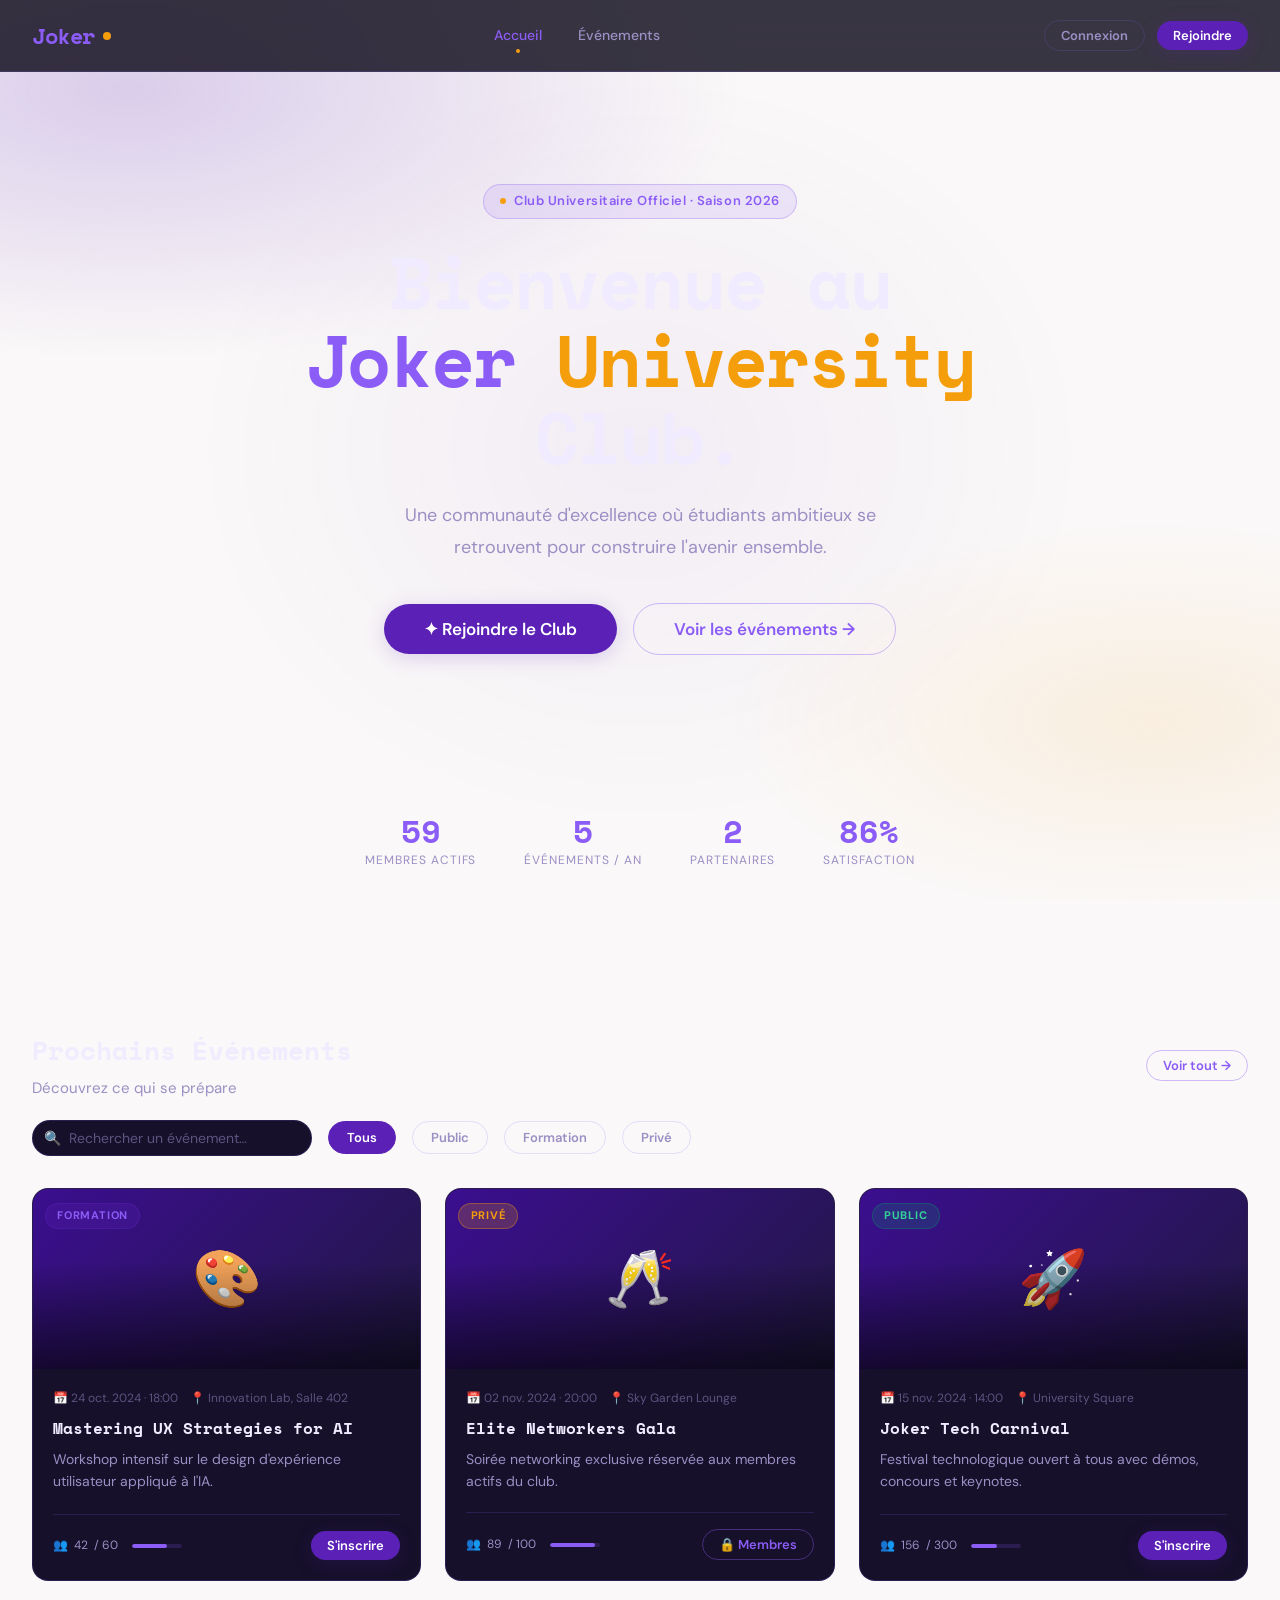
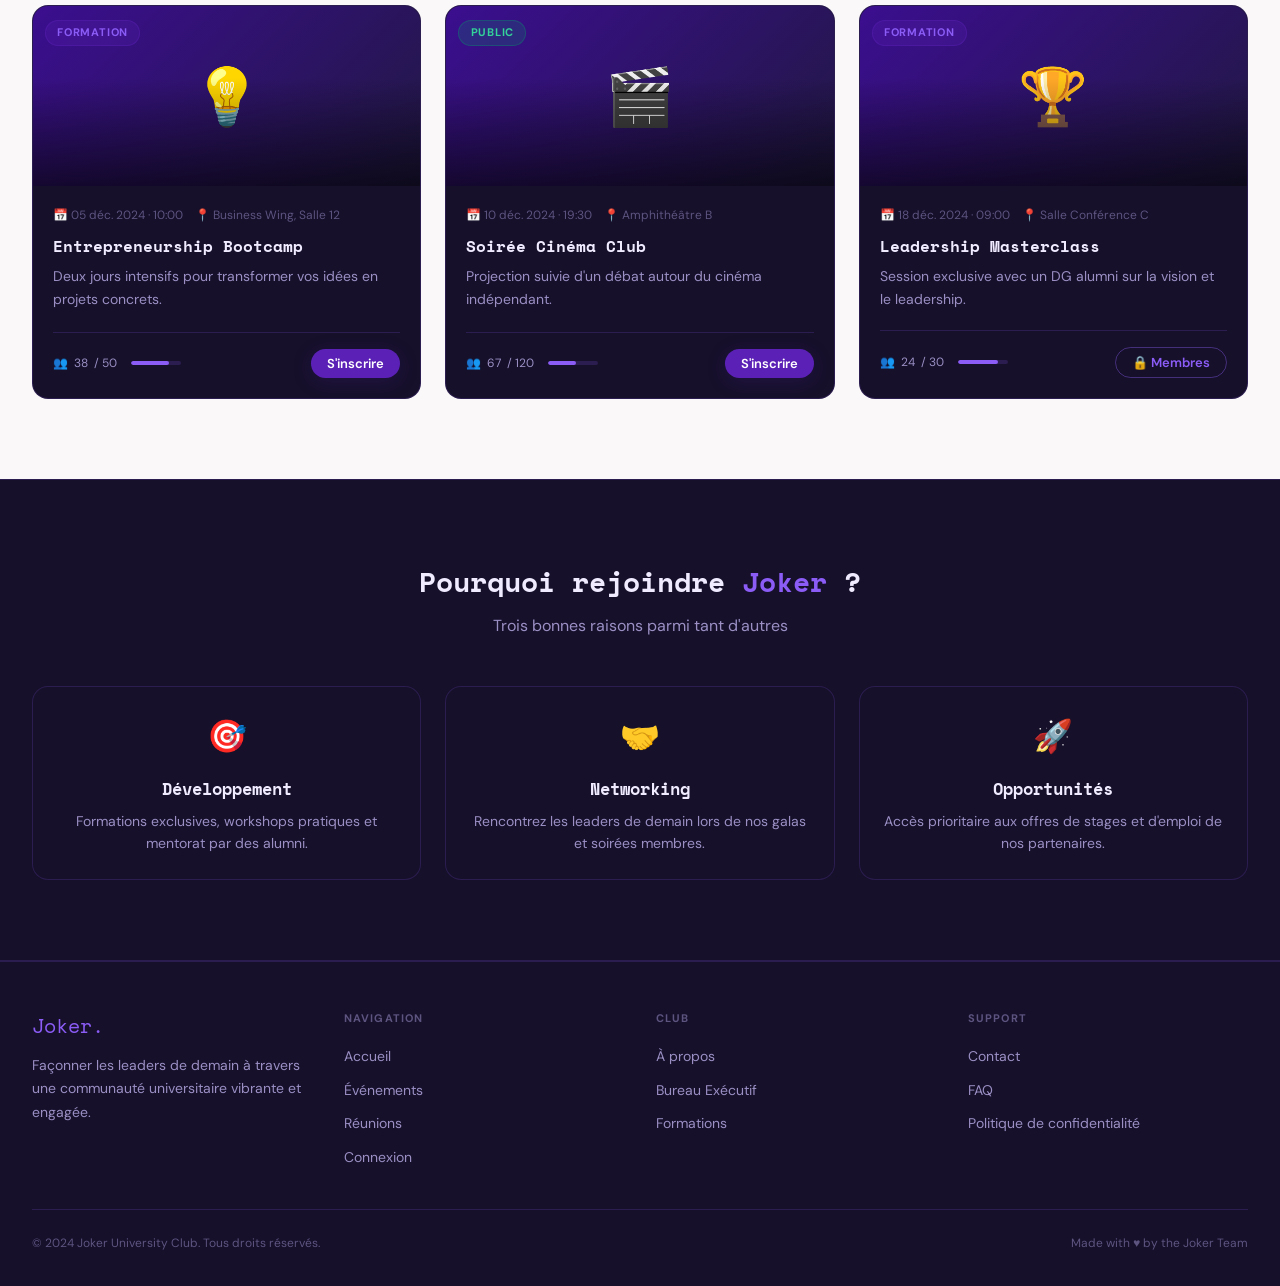
==== index.html @ bd56bf36 "first commit" ====
<!DOCTYPE html>
<html lang="fr">
<head>
  <meta charset="utf-8"/>
  <meta name="viewport" content="width=device-width, initial-scale=1.0"/>
  <title>Accueil — Joker University Club</title>
  <link rel="stylesheet" href="css/styles.css"/>
</head>
<body>

  <div id="nav-root"></div>

  <!-- HERO -->
  <main class="page-wrapper">
    <section class="hero">
      <div class="container">
        <div class="hero-eyebrow">
          <span class="dot"></span>
          Club Universitaire Officiel · Saison 2026
        </div>
        <h1 class="hero-title">
          Bienvenue au<br>
          <span class="highlight">Joker</span>
          <span class="accent"> University</span><br>Club.
        </h1>
        <p class="hero-sub">
          Une communauté d'excellence où étudiants ambitieux se retrouvent pour construire l'avenir ensemble.
        </p>
        <div class="hero-actions">
          <button class="btn btn-primary btn-lg" id="cta-join">
            ✦ Rejoindre le Club
          </button>
          <button class="btn btn-outline btn-lg" id="cta-events">
            Voir les événements →
          </button>
        </div>
      </div>
    </section>

    <!-- STATS -->
    <section class="section-sm">
      <div class="container">
        <div class="stats-row stagger" id="stats-row">
          <div class="stat-item">
            <div class="stat-value" data-counter="60">0</div>
            <div class="stat-label">Membres actifs</div>
          </div>
          <div class="stat-item">
            <div class="stat-value" data-counter="6">0</div>
            <div class="stat-label">Événements / an</div>
          </div>
          <div class="stat-item">
            <div class="stat-value" data-counter="3">0</div>
            <div class="stat-label">Partenaires</div>
          </div>
          <div class="stat-item">
            <div class="stat-value" data-counter="87" data-suffix="%">0%</div>
            <div class="stat-label">Satisfaction</div>
          </div>
        </div>
      </div>
    </section>

    <!-- UPCOMING EVENTS PREVIEW -->
    <section class="section">
      <div class="container">
        <div class="section-header">
          <div>
            <h2 style="font-family:var(--font-display);font-size:1.625rem;font-weight:700;margin-bottom:0.25rem;">
              Prochains Événements
            </h2>
            <p style="color:var(--text-muted);font-size:0.9375rem;">Découvrez ce qui se prépare</p>
          </div>
          <button class="btn btn-outline btn-sm" id="see-all-btn">Voir tout →</button>
        </div>

        <!-- Search -->
        <div class="filters-bar">
          <div class="search-input-wrap">
            <span class="search-icon">🔍</span>
            <input type="text" id="home-search" placeholder="Rechercher un événement…"/>
          </div>
          <button class="filter-pill active" data-filter="all">Tous</button>
          <button class="filter-pill" data-filter="public">Public</button>
          <button class="filter-pill" data-filter="formation">Formation</button>
          <button class="filter-pill" data-filter="prive">Privé</button>
        </div>

        <div class="events-grid stagger" id="home-events-grid">
          <!-- JS will inject cards -->
        </div>
      </div>
    </section>

    <!-- WHY JOIN -->
    <section class="section" style="background:var(--bg-card);border-top:1px solid var(--border);border-bottom:1px solid var(--border);">
      <div class="container">
        <h2 style="font-family:var(--font-display);font-size:1.75rem;text-align:center;margin-bottom:0.5rem;">
          Pourquoi rejoindre <span style="color:var(--primary-light)">Joker</span> ?
        </h2>
        <p style="text-align:center;color:var(--text-muted);margin-bottom:3rem;">Trois bonnes raisons parmi tant d'autres</p>
        <div style="display:grid;grid-template-columns:repeat(auto-fit,minmax(220px,1fr));gap:1.5rem;" class="stagger">
          <div class="dash-card" style="text-align:center;">
            <div class="dash-card-icon">🎯</div>
            <h3 style="font-family:var(--font-display);font-size:1.0625rem;margin-bottom:0.5rem;">Développement</h3>
            <p style="font-size:0.875rem;color:var(--text-muted);">Formations exclusives, workshops pratiques et mentorat par des alumni.</p>
          </div>
          <div class="dash-card" style="text-align:center;">
            <div class="dash-card-icon">🤝</div>
            <h3 style="font-family:var(--font-display);font-size:1.0625rem;margin-bottom:0.5rem;">Networking</h3>
            <p style="font-size:0.875rem;color:var(--text-muted);">Rencontrez les leaders de demain lors de nos galas et soirées membres.</p>
          </div>
          <div class="dash-card" style="text-align:center;">
            <div class="dash-card-icon">🚀</div>
            <h3 style="font-family:var(--font-display);font-size:1.0625rem;margin-bottom:0.5rem;">Opportunités</h3>
            <p style="font-size:0.875rem;color:var(--text-muted);">Accès prioritaire aux offres de stages et d'emploi de nos partenaires.</p>
          </div>
        </div>
      </div>
    </section>
  </main>

  <!-- INSCRIPTION MODAL -->
  <div class="modal-overlay" id="modal-inscription">
    <div class="modal anim-scale">
      <div class="modal-header">
        <h2 class="modal-title">S'inscrire à l'événement</h2>
        <button class="modal-close" onclick="JokerModal.close('modal-inscription')">×</button>
      </div>
      <div id="inscription-form-wrap">
        <p style="color:var(--text-muted);margin-bottom:1.5rem;font-size:0.9375rem;">
          Événement : <strong id="inscription-event-name" style="color:var(--text);"></strong>
        </p>
        <form id="inscription-form">
          <div class="form-group">
            <label class="form-label">Nom complet</label>
            <input class="form-input" id="insc-name" type="text" placeholder="Votre nom" required/>
            <div class="form-error" id="err-name">Ce champ est requis.</div>
          </div>
          <div class="form-group">
            <label class="form-label">Email universitaire</label>
            <input class="form-input" id="insc-email" type="email" placeholder="nom@univ.fr" required/>
            <div class="form-error" id="err-email">Email invalide.</div>
          </div>
          <div class="form-group">
            <label class="form-label">Commentaire (optionnel)</label>
            <textarea class="form-textarea" id="insc-note" placeholder="Message pour l'organisateur…"></textarea>
          </div>
          <div style="display:flex;gap:0.75rem;margin-top:0.5rem;">
            <button type="button" class="btn btn-ghost btn-block" onclick="JokerModal.close('modal-inscription')">Annuler</button>
            <button type="submit" class="btn btn-primary btn-block">Envoyer la demande</button>
          </div>
        </form>
      </div>
      <div class="inscription-success" id="inscription-success">
        <div class="success-icon">✅</div>
        <h3>Demande envoyée !</h3>
        <p>Vous recevrez une confirmation par email.<br>À bientôt à l'événement !</p>
      </div>
    </div>
  </div>

  <div id="footer-root"></div>
  <div id="toast-container"></div>

  <script src="js/navigation.js"></script>
  <script src="js/index.js"></script>
</body>
</html>
---- css/styles.css ----
/* ============================================================
   JOKER UNIVERSITY CLUB — Global Styles
   Font: Clash Display + DM Sans
   Theme: Bold editorial, deep violet + amber accent
   ============================================================ */

@import url('https://fonts.googleapis.com/css2?family=DM+Sans:ital,wght@0,300;0,400;0,500;0,600;0,700;1,400&family=Space+Mono:wght@400;700&display=swap');

/* --- Design Tokens --- */
:root {
  --primary:        #5b21b6;
  --primary-dark:   #3b0e8f;
  --primary-light:  #8b5cf6;
  --primary-glow:   rgba(91,33,182,0.18);
  --accent:         #f59e0b;
  --accent-dark:    #d97706;
  --accent-light:   #fde68a;
  --danger:         #dc2626;
  --success:        #059669;
  --warning:        #d97706;

  --bg:             #faf8f8;
  --bg-card:        #16102a;
  --bg-card-hover:  #1e1638;
  --bg-elevated:    #211843;
  --border:         rgba(139,92,246,0.18);
  --border-bright:  rgba(139,92,246,0.4);

  --text:           #f0ebff;
  --text-muted:     #9b8fc4;
  --text-faint:     #5e5480;

  --font-display:   'Space Mono', monospace;
  --font-body:      'DM Sans', sans-serif;

  --radius-sm:  0.375rem;
  --radius-md:  0.625rem;
  --radius-lg:  1rem;
  --radius-xl:  1.5rem;
  --radius-full: 9999px;

  --shadow-sm:  0 2px 8px rgba(0,0,0,0.3);
  --shadow-md:  0 8px 32px rgba(0,0,0,0.4);
  --shadow-lg:  0 20px 60px rgba(0,0,0,0.5);
  --shadow-glow: 0 0 40px rgba(91,33,182,0.35);
  --shadow-accent: 0 0 40px rgba(245,158,11,0.25);

  --nav-h: 72px;
  --transition: 0.22s cubic-bezier(0.4,0,0.2,1);
}

/* --- Reset --- */
*, *::before, *::after { box-sizing: border-box; margin: 0; padding: 0; }
html { scroll-behavior: smooth; }
body {
  font-family: var(--font-body);
  background: var(--bg);
  color: var(--text);
  line-height: 1.6;
  -webkit-font-smoothing: antialiased;
  overflow-x: hidden;
}
img { max-width: 100%; display: block; }
a { text-decoration: none; color: inherit; }
input, select, button, textarea { font-family: var(--font-body); }
ul { list-style: none; }

/* --- Animated background --- */
body::before {
  content: '';
  position: fixed;
  inset: 0;
  background:
    radial-gradient(ellipse 80% 50% at 10% 10%, rgba(91,33,182,0.2) 0%, transparent 60%),
    radial-gradient(ellipse 60% 40% at 90% 80%, rgba(245,158,11,0.1) 0%, transparent 55%),
    radial-gradient(ellipse 50% 60% at 50% 50%, rgba(91,33,182,0.05) 0%, transparent 70%);
  pointer-events: none;
  z-index: 0;
}

/* ============================================================
   NAVIGATION
   ============================================================ */
.nav-header {
  position: fixed;
  top: 0; left: 0; right: 0;
  height: var(--nav-h);
  z-index: 100;
  background: rgba(14,10,26,0.82);
  backdrop-filter: blur(24px);
  -webkit-backdrop-filter: blur(24px);
  border-bottom: 1px solid var(--border);
}
.nav-inner {
  max-width: 1320px;
  margin: 0 auto;
  height: 100%;
  padding: 0 2rem;
  display: flex;
  align-items: center;
  justify-content: space-between;
  gap: 2rem;
}
.nav-logo {
  font-family: var(--font-display);
  font-size: 1.375rem;
  font-weight: 700;
  color: var(--primary-light);
  letter-spacing: -0.02em;
  cursor: pointer;
  transition: color var(--transition);
  display: flex;
  align-items: center;
  gap: 0.5rem;
}
.nav-logo .logo-dot {
  width: 8px; height: 8px;
  background: var(--accent);
  border-radius: 50%;
  display: inline-block;
  animation: pulse-dot 2s infinite;
}
@keyframes pulse-dot {
  0%,100% { opacity: 1; transform: scale(1); }
  50% { opacity: 0.5; transform: scale(0.7); }
}
.nav-links {
  display: flex;
  align-items: center;
  gap: 0.25rem;
}
.nav-links a {
  font-size: 0.875rem;
  font-weight: 500;
  color: var(--text-muted);
  padding: 0.5rem 1rem;
  border-radius: var(--radius-md);
  transition: color var(--transition), background var(--transition);
  position: relative;
}
.nav-links a:hover { color: var(--text); background: rgba(255,255,255,0.05); }
.nav-links a.active { color: var(--primary-light); }
.nav-links a.active::after {
  content: '';
  position: absolute;
  bottom: 2px; left: 50%;
  transform: translateX(-50%);
  width: 4px; height: 4px;
  background: var(--accent);
  border-radius: 50%;
}
.nav-actions { display: flex; align-items: center; gap: 0.75rem; }

/* User badge shown when logged in */
.nav-user-badge {
  display: none;
  align-items: center;
  gap: 0.5rem;
  padding: 0.375rem 0.875rem;
  background: var(--bg-elevated);
  border: 1px solid var(--border);
  border-radius: var(--radius-full);
  font-size: 0.8125rem;
  font-weight: 600;
  color: var(--primary-light);
}
.nav-user-badge.visible { display: flex; }
.nav-user-dot {
  width: 7px; height: 7px;
  background: var(--success);
  border-radius: 50%;
}

/* ============================================================
   BUTTONS
   ============================================================ */
.btn {
  display: inline-flex;
  align-items: center;
  justify-content: center;
  gap: 0.5rem;
  padding: 0.625rem 1.5rem;
  border-radius: var(--radius-full);
  font-family: var(--font-body);
  font-size: 0.9375rem;
  font-weight: 600;
  border: none;
  cursor: pointer;
  transition: all var(--transition);
  white-space: nowrap;
  position: relative;
  overflow: hidden;
}
.btn::after {
  content: '';
  position: absolute;
  inset: 0;
  background: rgba(255,255,255,0);
  transition: background 0.15s;
}
.btn:hover::after { background: rgba(255,255,255,0.07); }
.btn:active { transform: scale(0.96); }

.btn-primary {
  background: var(--primary);
  color: #fff;
  box-shadow: 0 4px 20px var(--primary-glow);
}
.btn-primary:hover { background: var(--primary-dark); box-shadow: var(--shadow-glow); }

.btn-accent {
  background: var(--accent);
  color: #1a0e00;
  box-shadow: 0 4px 20px rgba(245,158,11,0.25);
}
.btn-accent:hover { background: var(--accent-dark); box-shadow: var(--shadow-accent); }

.btn-outline {
  background: transparent;
  color: var(--primary-light);
  border: 1.5px solid var(--border-bright);
}
.btn-outline:hover { background: var(--primary-glow); border-color: var(--primary-light); }

.btn-ghost {
  background: transparent;
  color: var(--text-muted);
  border: 1.5px solid var(--border);
}
.btn-ghost:hover { color: var(--text); background: rgba(255,255,255,0.05); }

.btn-danger {
  background: var(--danger);
  color: #fff;
}
.btn-danger:hover { background: #b91c1c; }

.btn-sm { padding: 0.375rem 1rem; font-size: 0.8125rem; }
.btn-lg { padding: 0.875rem 2.5rem; font-size: 1.0625rem; }
.btn-block { width: 100%; }

.btn-icon {
  width: 36px; height: 36px;
  padding: 0;
  border-radius: var(--radius-md);
  background: var(--bg-elevated);
  border: 1px solid var(--border);
  color: var(--text-muted);
  display: inline-flex;
  align-items: center;
  justify-content: center;
  cursor: pointer;
  transition: all var(--transition);
}
.btn-icon:hover { color: var(--text); border-color: var(--border-bright); }
.btn-icon svg { width: 16px; height: 16px; }

/* ============================================================
   LAYOUT
   ============================================================ */
.page-wrapper {
  padding-top: var(--nav-h);
  min-height: 100vh;
  position: relative;
  z-index: 1;
}
.container {
  max-width: 1320px;
  margin: 0 auto;
  padding: 0 2rem;
}
.section { padding: 5rem 0; }
.section-sm { padding: 3rem 0; }

/* ============================================================
   CARDS
   ============================================================ */
.card {
  background: var(--bg-card);
  border: 1px solid var(--border);
  border-radius: var(--radius-lg);
  transition: transform var(--transition), box-shadow var(--transition), border-color var(--transition);
  overflow: hidden;
}
.card:hover {
  transform: translateY(-4px);
  box-shadow: var(--shadow-lg);
  border-color: var(--border-bright);
}

/* ============================================================
   BADGES
   ============================================================ */
.badge {
  display: inline-flex;
  align-items: center;
  gap: 0.3rem;
  padding: 0.2rem 0.7rem;
  border-radius: var(--radius-full);
  font-size: 0.6875rem;
  font-weight: 700;
  text-transform: uppercase;
  letter-spacing: 0.07em;
}
.badge-primary  { background: rgba(91,33,182,0.25); color: var(--primary-light); border: 1px solid rgba(91,33,182,0.4); }
.badge-accent   { background: rgba(245,158,11,0.2); color: var(--accent); border: 1px solid rgba(245,158,11,0.35); }
.badge-success  { background: rgba(5,150,105,0.2); color: #34d399; border: 1px solid rgba(5,150,105,0.35); }
.badge-danger   { background: rgba(220,38,38,0.2); color: #f87171; border: 1px solid rgba(220,38,38,0.35); }
.badge-muted    { background: rgba(255,255,255,0.06); color: var(--text-muted); border: 1px solid var(--border); }

/* ============================================================
   FORMS
   ============================================================ */
.form-group { margin-bottom: 1.25rem; }
.form-label {
  display: block;
  font-size: 0.8125rem;
  font-weight: 600;
  color: var(--text-muted);
  margin-bottom: 0.4rem;
  text-transform: uppercase;
  letter-spacing: 0.06em;
}
.form-input, .form-select, .form-textarea {
  width: 100%;
  background: var(--bg-elevated);
  border: 1px solid var(--border);
  border-radius: var(--radius-md);
  padding: 0.75rem 1rem;
  font-family: var(--font-body);
  font-size: 0.9375rem;
  color: var(--text);
  outline: none;
  transition: border-color var(--transition), box-shadow var(--transition);
}
.form-input:focus, .form-select:focus, .form-textarea:focus {
  border-color: var(--primary-light);
  box-shadow: 0 0 0 3px rgba(139,92,246,0.15);
}
.form-input::placeholder, .form-textarea::placeholder { color: var(--text-faint); }
.form-select { cursor: pointer; }
.form-select option { background: var(--bg-elevated); }
.form-textarea { resize: vertical; min-height: 100px; }
.form-row { display: grid; grid-template-columns: 1fr 1fr; gap: 1rem; }
.form-error {
  font-size: 0.75rem;
  color: #f87171;
  margin-top: 0.3rem;
  display: none;
}
.form-error.show { display: block; }

/* ============================================================
   MODAL
   ============================================================ */
.modal-overlay {
  position: fixed;
  inset: 0;
  background: rgba(0,0,0,0.7);
  backdrop-filter: blur(6px);
  z-index: 200;
  display: none;
  align-items: center;
  justify-content: center;
  padding: 2rem;
  animation: fadeIn 0.2s ease;
}
.modal-overlay.open { display: flex; }
.modal {
  background: var(--bg-card);
  border: 1px solid var(--border-bright);
  border-radius: var(--radius-xl);
  padding: 2rem;
  width: 100%;
  max-width: 520px;
  max-height: 90vh;
  overflow-y: auto;
  position: relative;
  animation: slideUp 0.3s cubic-bezier(0.16,1,0.3,1);
}
.modal-header {
  display: flex;
  align-items: center;
  justify-content: space-between;
  margin-bottom: 1.5rem;
}
.modal-title {
  font-family: var(--font-display);
  font-size: 1.125rem;
  font-weight: 700;
  color: var(--text);
}
.modal-close {
  background: none;
  border: none;
  color: var(--text-muted);
  cursor: pointer;
  font-size: 1.5rem;
  line-height: 1;
  padding: 0.25rem;
  transition: color var(--transition);
}
.modal-close:hover { color: var(--text); }

/* ============================================================
   TOAST
   ============================================================ */
#toast-container {
  position: fixed;
  bottom: 1.5rem;
  right: 1.5rem;
  z-index: 9999;
  display: flex;
  flex-direction: column;
  gap: 0.5rem;
  pointer-events: none;
}
.toast {
  padding: 0.875rem 1.25rem;
  border-radius: var(--radius-md);
  font-size: 0.875rem;
  font-weight: 600;
  color: #fff;
  pointer-events: auto;
  animation: slideUp 0.3s cubic-bezier(0.16,1,0.3,1);
  display: flex;
  align-items: center;
  gap: 0.625rem;
  min-width: 260px;
  max-width: 360px;
  border: 1px solid rgba(255,255,255,0.12);
  backdrop-filter: blur(12px);
}
.toast.success  { background: rgba(5,150,105,0.9); }
.toast.error    { background: rgba(220,38,38,0.9); }
.toast.warning  { background: rgba(217,119,6,0.9); }
.toast.info     { background: rgba(91,33,182,0.9); }
.toast.removing {
  opacity: 0;
  transform: translateX(16px);
  transition: all 0.25s ease;
}

/* ============================================================
   FOOTER
   ============================================================ */
.site-footer {
  background: var(--bg-card);
  border-top: 1px solid var(--border);
  padding: 3rem 0 2rem;
  position: relative;
  z-index: 1;
}
.footer-grid {
  display: grid;
  grid-template-columns: 1fr 1fr 1fr 1fr;
  gap: 2rem;
}
.footer-brand-name {
  font-family: var(--font-display);
  font-size: 1.25rem;
  color: var(--primary-light);
  margin-bottom: 0.75rem;
}
.footer-brand-desc { font-size: 0.875rem; color: var(--text-muted); line-height: 1.7; }
.footer-col-title {
  font-size: 0.6875rem;
  font-weight: 700;
  text-transform: uppercase;
  letter-spacing: 0.1em;
  color: var(--text-faint);
  margin-bottom: 1rem;
}
.footer-col ul { display: flex; flex-direction: column; gap: 0.5rem; }
.footer-col a { font-size: 0.875rem; color: var(--text-muted); transition: color var(--transition); }
.footer-col a:hover { color: var(--primary-light); }
.footer-bottom {
  margin-top: 2.5rem;
  padding-top: 1.5rem;
  border-top: 1px solid var(--border);
  display: flex;
  justify-content: space-between;
  align-items: center;
  flex-wrap: wrap;
  gap: 1rem;
  font-size: 0.75rem;
  color: var(--text-faint);
}

/* ============================================================
   PAGE-SPECIFIC: HERO
   ============================================================ */
.hero {
  padding: 7rem 0 5rem;
  text-align: center;
  position: relative;
}
.hero-eyebrow {
  display: inline-flex;
  align-items: center;
  gap: 0.5rem;
  padding: 0.375rem 1rem;
  background: rgba(139,92,246,0.12);
  border: 1px solid rgba(139,92,246,0.3);
  border-radius: var(--radius-full);
  font-size: 0.8125rem;
  font-weight: 600;
  color: var(--primary-light);
  letter-spacing: 0.04em;
  margin-bottom: 1.5rem;
}
.hero-eyebrow .dot { width: 6px; height: 6px; background: var(--accent); border-radius: 50%; }
.hero-title {
  font-family: var(--font-display);
  font-size: clamp(2.5rem, 6vw, 4.5rem);
  font-weight: 700;
  line-height: 1.08;
  letter-spacing: -0.03em;
  margin-bottom: 1.5rem;
}
.hero-title .highlight {
  color: var(--primary-light);
  position: relative;
}
.hero-title .accent { color: var(--accent); }
.hero-sub {
  font-size: 1.125rem;
  color: var(--text-muted);
  max-width: 540px;
  margin: 0 auto 2.5rem;
  line-height: 1.75;
}
.hero-actions { display: flex; align-items: center; justify-content: center; gap: 1rem; flex-wrap: wrap; }

/* Stats row */
.stats-row {
  display: flex;
  align-items: center;
  justify-content: center;
  gap: 3rem;
  flex-wrap: wrap;
  padding: 2rem 0;
}
.stat-item { text-align: center; }
.stat-value {
  font-family: var(--font-display);
  font-size: 2rem;
  font-weight: 700;
  color: var(--primary-light);
  line-height: 1;
}
.stat-label { font-size: 0.75rem; color: var(--text-muted); text-transform: uppercase; letter-spacing: 0.08em; margin-top: 0.25rem; }

/* ============================================================
   EVENT CARDS
   ============================================================ */
.events-grid {
  display: grid;
  grid-template-columns: repeat(auto-fill, minmax(320px, 1fr));
  gap: 1.5rem;
}
.event-card {
  background: var(--bg-card);
  border: 1px solid var(--border);
  border-radius: var(--radius-lg);
  overflow: hidden;
  transition: transform var(--transition), box-shadow var(--transition), border-color var(--transition);
  display: flex;
  flex-direction: column;
}
.event-card:hover {
  transform: translateY(-6px);
  box-shadow: 0 24px 60px rgba(0,0,0,0.5), var(--shadow-glow);
  border-color: var(--border-bright);
}
.event-img {
  height: 180px;
  position: relative;
  overflow: hidden;
  background: linear-gradient(135deg, var(--primary-dark), var(--bg-elevated));
  display: flex;
  align-items: center;
  justify-content: center;
}
.event-img-emoji { font-size: 3.5rem; }
.event-img-overlay {
  position: absolute;
  inset: 0;
  background: linear-gradient(to bottom, transparent 40%, rgba(0,0,0,0.6));
}
.event-img-badge {
  position: absolute;
  top: 0.75rem; left: 0.75rem;
}
.event-body { padding: 1.25rem; flex: 1; display: flex; flex-direction: column; }
.event-meta {
  display: flex;
  align-items: center;
  gap: 0.75rem;
  font-size: 0.75rem;
  color: var(--text-faint);
  margin-bottom: 0.625rem;
}
.event-title {
  font-family: var(--font-display);
  font-size: 1rem;
  font-weight: 700;
  color: var(--text);
  margin-bottom: 0.5rem;
  line-height: 1.35;
}
.event-desc {
  font-size: 0.875rem;
  color: var(--text-muted);
  line-height: 1.6;
  flex: 1;
  margin-bottom: 1.25rem;
}
.event-footer {
  display: flex;
  align-items: center;
  justify-content: space-between;
  padding-top: 1rem;
  border-top: 1px solid var(--border);
  gap: 0.5rem;
}
.event-participants {
  font-size: 0.75rem;
  color: var(--text-muted);
  display: flex;
  align-items: center;
  gap: 0.375rem;
}

/* ============================================================
   MEETING CARDS (GRID)
   ============================================================ */
.meetings-grid {
  display: grid;
  grid-template-columns: repeat(auto-fill, minmax(280px, 1fr));
  gap: 1.25rem;
}
.meeting-card {
  background: var(--bg-card);
  border: 1px solid var(--border);
  border-radius: var(--radius-lg);
  padding: 1.5rem;
  transition: transform var(--transition), border-color var(--transition);
}
.meeting-card:hover { transform: translateY(-3px); border-color: var(--border-bright); }
.meeting-card-header {
  display: flex;
  align-items: flex-start;
  justify-content: space-between;
  margin-bottom: 1rem;
}
.meeting-type-icon {
  width: 44px; height: 44px;
  border-radius: var(--radius-md);
  background: var(--primary-glow);
  border: 1px solid rgba(139,92,246,0.3);
  display: flex;
  align-items: center;
  justify-content: center;
  font-size: 1.25rem;
}
.meeting-title {
  font-family: var(--font-display);
  font-size: 0.9375rem;
  font-weight: 700;
  color: var(--text);
  margin-bottom: 0.375rem;
}
.meeting-meta { font-size: 0.8125rem; color: var(--text-muted); }

/* ============================================================
   TASK ITEMS
   ============================================================ */
.task-list { display: flex; flex-direction: column; gap: 0.625rem; }
.task-item {
  background: var(--bg-card);
  border: 1px solid var(--border);
  border-radius: var(--radius-md);
  padding: 1rem 1.25rem;
  display: flex;
  align-items: center;
  gap: 1rem;
  transition: all var(--transition);
}
.task-item:hover { border-color: var(--border-bright); background: var(--bg-card-hover); }
.task-item.done { opacity: 0.5; }
.task-item.done .task-title { text-decoration: line-through; }
.task-check {
  width: 20px; height: 20px;
  border-radius: 5px;
  border: 2px solid var(--border-bright);
  background: transparent;
  cursor: pointer;
  display: flex;
  align-items: center;
  justify-content: center;
  transition: all var(--transition);
  flex-shrink: 0;
}
.task-check.checked { background: var(--primary); border-color: var(--primary); }
.task-check.checked::after { content: '✓'; font-size: 0.75rem; color: #fff; }
.task-title { font-weight: 500; font-size: 0.9375rem; flex: 1; }
.task-due { font-size: 0.75rem; color: var(--text-muted); }
.task-priority-bar {
  width: 4px;
  align-self: stretch;
  border-radius: 4px;
  flex-shrink: 0;
}
.priority-high { background: var(--danger); }
.priority-med  { background: var(--accent); }
.priority-low  { background: var(--success); }

/* ============================================================
   DASHBOARD COMPONENTS
   ============================================================ */
.dash-grid {
  display: grid;
  grid-template-columns: repeat(auto-fill, minmax(220px, 1fr));
  gap: 1.25rem;
  margin-bottom: 2.5rem;
}
.dash-card {
  background: var(--bg-card);
  border: 1px solid var(--border);
  border-radius: var(--radius-lg);
  padding: 1.5rem;
  transition: all var(--transition);
}
.dash-card:hover { border-color: var(--border-bright); box-shadow: var(--shadow-md); }
.dash-card-icon {
  font-size: 2rem;
  margin-bottom: 0.75rem;
}
.dash-card-value {
  font-family: var(--font-display);
  font-size: 2rem;
  font-weight: 700;
  color: var(--primary-light);
  line-height: 1;
  margin-bottom: 0.25rem;
}
.dash-card-label { font-size: 0.8125rem; color: var(--text-muted); }

.section-header {
  display: flex;
  align-items: center;
  justify-content: space-between;
  margin-bottom: 1.25rem;
  flex-wrap: wrap;
  gap: 0.75rem;
}
.section-title {
  font-family: var(--font-display);
  font-size: 1.125rem;
  font-weight: 700;
  color: var(--text);
}

/* Members table */
.members-table {
  width: 100%;
  border-collapse: collapse;
  font-size: 0.875rem;
}
.members-table th {
  text-align: left;
  padding: 0.75rem 1rem;
  font-size: 0.6875rem;
  font-weight: 700;
  text-transform: uppercase;
  letter-spacing: 0.08em;
  color: var(--text-faint);
  border-bottom: 1px solid var(--border);
}
.members-table td {
  padding: 0.875rem 1rem;
  border-bottom: 1px solid rgba(139,92,246,0.07);
  color: var(--text-muted);
  transition: background var(--transition);
}
.members-table tr:hover td { background: rgba(255,255,255,0.02); }
.member-name { font-weight: 600; color: var(--text); }
.member-avatar {
  width: 32px; height: 32px;
  border-radius: 50%;
  background: linear-gradient(135deg, var(--primary), var(--primary-light));
  display: inline-flex;
  align-items: center;
  justify-content: center;
  font-size: 0.8125rem;
  font-weight: 700;
  color: #fff;
  margin-right: 0.5rem;
}

/* ============================================================
   LOGIN PAGE
   ============================================================ */
.login-page {
  min-height: 100vh;
  display: flex;
  align-items: center;
  justify-content: center;
  padding: 2rem;
  position: relative;
  z-index: 1;
}
.login-card {
  background: var(--bg-card);
  border: 1px solid var(--border-bright);
  border-radius: var(--radius-xl);
  padding: 2.5rem;
  width: 100%;
  max-width: 460px;
  box-shadow: var(--shadow-lg), var(--shadow-glow);
}
.login-logo {
  text-align: center;
  font-family: var(--font-display);
  font-size: 2rem;
  color: var(--primary-light);
  margin-bottom: 0.5rem;
}
.login-sub {
  text-align: center;
  font-size: 0.875rem;
  color: var(--text-muted);
  margin-bottom: 2rem;
}
.role-pills {
  display: flex;
  background: var(--bg-elevated);
  padding: 4px;
  border-radius: var(--radius-full);
  margin-bottom: 1.75rem;
}
.role-pill {
  flex: 1;
  text-align: center;
  padding: 0.5rem;
  border-radius: var(--radius-full);
  font-size: 0.8125rem;
  font-weight: 600;
  color: var(--text-muted);
  cursor: pointer;
  transition: all var(--transition);
  border: none;
  background: transparent;
}
.role-pill.active { background: var(--primary); color: #fff; }

/* ============================================================
   PAGE HERO VARIATION (for inner pages)
   ============================================================ */
.page-hero {
  padding: 3.5rem 0 2.5rem;
  border-bottom: 1px solid var(--border);
  margin-bottom: 3rem;
}
.page-hero-inner {
  display: flex;
  align-items: flex-end;
  justify-content: space-between;
  gap: 2rem;
  flex-wrap: wrap;
}
.page-hero h1 {
  font-family: var(--font-display);
  font-size: clamp(1.75rem, 4vw, 2.75rem);
  font-weight: 700;
  line-height: 1.1;
  letter-spacing: -0.03em;
}
.page-hero p {
  color: var(--text-muted);
  margin-top: 0.5rem;
  font-size: 0.9375rem;
  max-width: 480px;
}

/* ============================================================
   FILTERS BAR
   ============================================================ */
.filters-bar {
  display: flex;
  align-items: center;
  gap: 1rem;
  margin-bottom: 2rem;
  flex-wrap: wrap;
}
.filter-pill {
  padding: 0.4375rem 1.125rem;
  border-radius: var(--radius-full);
  font-size: 0.8125rem;
  font-weight: 600;
  border: 1.5px solid var(--border);
  background: transparent;
  color: var(--text-muted);
  cursor: pointer;
  transition: all var(--transition);
}
.filter-pill:hover { border-color: var(--border-bright); color: var(--text); }
.filter-pill.active { background: var(--primary); border-color: var(--primary); color: #fff; }
.search-input-wrap { flex: 1; max-width: 280px; position: relative; }
.search-input-wrap input {
  width: 100%;
  background: var(--bg-card);
  border: 1px solid var(--border);
  border-radius: var(--radius-full);
  padding: 0.5rem 1rem 0.5rem 2.25rem;
  font-size: 0.875rem;
  color: var(--text);
  outline: none;
  transition: border-color var(--transition);
}
.search-input-wrap input:focus { border-color: var(--border-bright); }
.search-input-wrap input::placeholder { color: var(--text-faint); }
.search-icon {
  position: absolute;
  left: 0.75rem; top: 50%;
  transform: translateY(-50%);
  color: var(--text-faint);
  font-size: 0.875rem;
}

/* ============================================================
   INSCRIPTION FORM (for event registration)
   ============================================================ */
.inscription-success {
  text-align: center;
  padding: 2rem 0;
  display: none;
}
.inscription-success.show { display: block; }
.inscription-success .success-icon { font-size: 3rem; margin-bottom: 1rem; }
.inscription-success h3 {
  font-family: var(--font-display);
  font-size: 1.25rem;
  color: var(--text);
  margin-bottom: 0.5rem;
}
.inscription-success p { color: var(--text-muted); font-size: 0.9375rem; }

/* ============================================================
   ATTENDANCE
   ============================================================ */
.attendance-row {
  display: flex;
  align-items: center;
  gap: 1rem;
  padding: 0.75rem 1rem;
  border-radius: var(--radius-md);
  border: 1px solid var(--border);
  background: var(--bg-card);
  margin-bottom: 0.5rem;
  transition: all var(--transition);
}
.attendance-row.present { border-color: rgba(5,150,105,0.4); background: rgba(5,150,105,0.06); }
.attendance-check { cursor: pointer; accent-color: var(--primary); width: 18px; height: 18px; }

/* ============================================================
   ANIMATIONS
   ============================================================ */
@keyframes fadeIn   { from { opacity: 0; } to { opacity: 1; } }
@keyframes slideUp  { from { opacity: 0; transform: translateY(16px); } to { opacity: 1; transform: translateY(0); } }
@keyframes slideIn  { from { opacity: 0; transform: translateX(-20px); } to { opacity: 1; transform: translateX(0); } }
@keyframes scaleIn  { from { opacity: 0; transform: scale(0.92); } to { opacity: 1; transform: scale(1); } }
@keyframes glow     { 0%,100% { box-shadow: 0 0 20px rgba(91,33,182,0.2); } 50% { box-shadow: 0 0 40px rgba(91,33,182,0.45); } }

.anim-fade { animation: fadeIn 0.4s ease; }
.anim-up   { animation: slideUp 0.4s cubic-bezier(0.16,1,0.3,1); }
.anim-scale { animation: scaleIn 0.35s cubic-bezier(0.16,1,0.3,1); }

/* Staggered children */
.stagger > * { animation: slideUp 0.5s cubic-bezier(0.16,1,0.3,1) both; }
.stagger > *:nth-child(1) { animation-delay: 0.05s; }
.stagger > *:nth-child(2) { animation-delay: 0.1s; }
.stagger > *:nth-child(3) { animation-delay: 0.15s; }
.stagger > *:nth-child(4) { animation-delay: 0.2s; }
.stagger > *:nth-child(5) { animation-delay: 0.25s; }
.stagger > *:nth-child(6) { animation-delay: 0.3s; }

/* ============================================================
   TABS
   ============================================================ */
.tab-bar {
  display: flex;
  background: var(--bg-elevated);
  padding: 4px;
  border-radius: var(--radius-full);
  gap: 2px;
}
.tab-btn {
  padding: 0.5rem 1.25rem;
  border-radius: var(--radius-full);
  border: none;
  background: transparent;
  font-family: var(--font-body);
  font-size: 0.875rem;
  font-weight: 600;
  color: var(--text-muted);
  cursor: pointer;
  transition: all var(--transition);
}
.tab-btn.active { background: var(--primary); color: #fff; }
.tab-content { display: none; }
.tab-content.active { display: block; animation: fadeIn 0.25s ease; }

/* ============================================================
   EMPTY STATE
   ============================================================ */
.empty-state {
  text-align: center;
  padding: 3rem 2rem;
  color: var(--text-muted);
}
.empty-state-icon { font-size: 2.5rem; margin-bottom: 0.75rem; }
.empty-state h3 { font-family: var(--font-display); margin-bottom: 0.5rem; color: var(--text); }

/* ============================================================
   RESPONSIVE
   ============================================================ */
@media (max-width: 1024px) {
  .footer-grid { grid-template-columns: 1fr 1fr; }
}
@media (max-width: 768px) {
  .nav-links { display: none; }
  .form-row { grid-template-columns: 1fr; }
  .footer-grid { grid-template-columns: 1fr; }
  .page-hero-inner { flex-direction: column; align-items: flex-start; }
  .events-grid { grid-template-columns: 1fr; }
  .meetings-grid { grid-template-columns: 1fr; }
}
@media (max-width: 480px) {
  .hero { padding: 4rem 0 3rem; }
  .stats-row { gap: 1.5rem; }
  .login-card { padding: 1.75rem; }
}
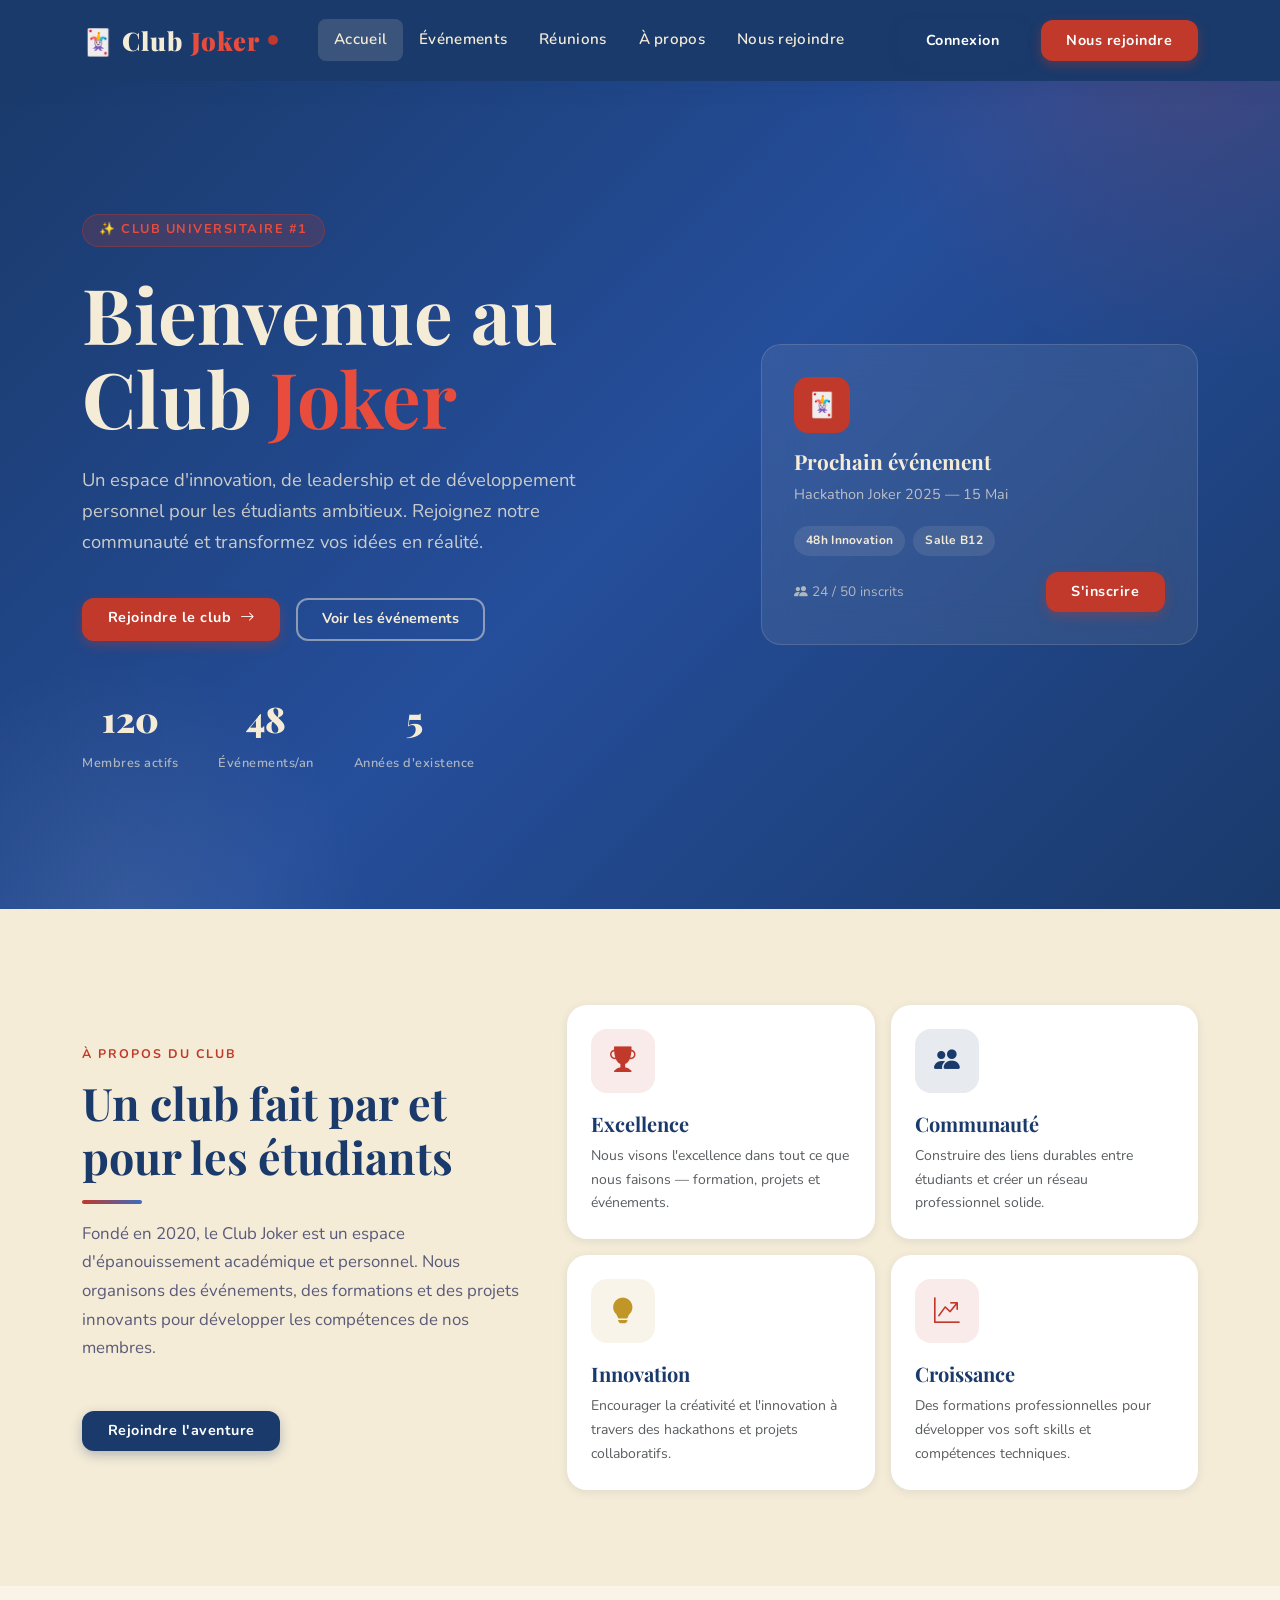
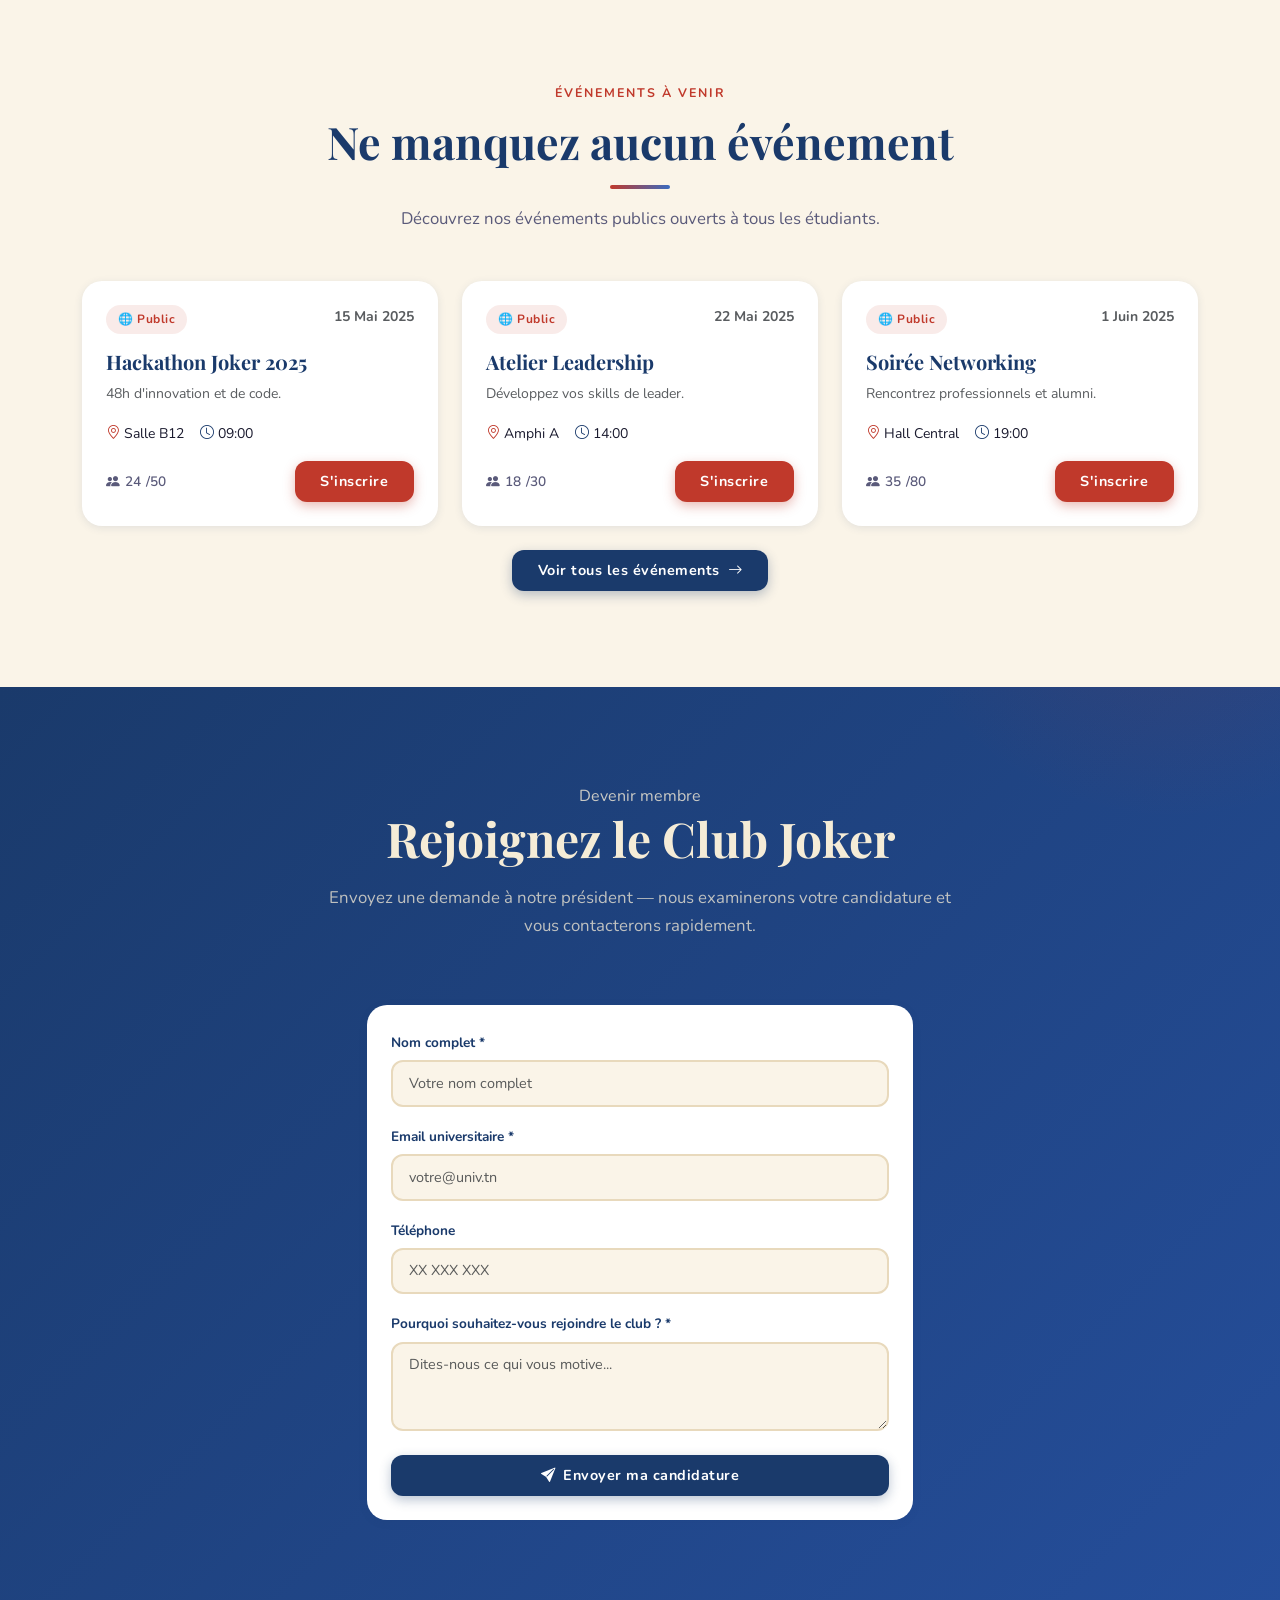
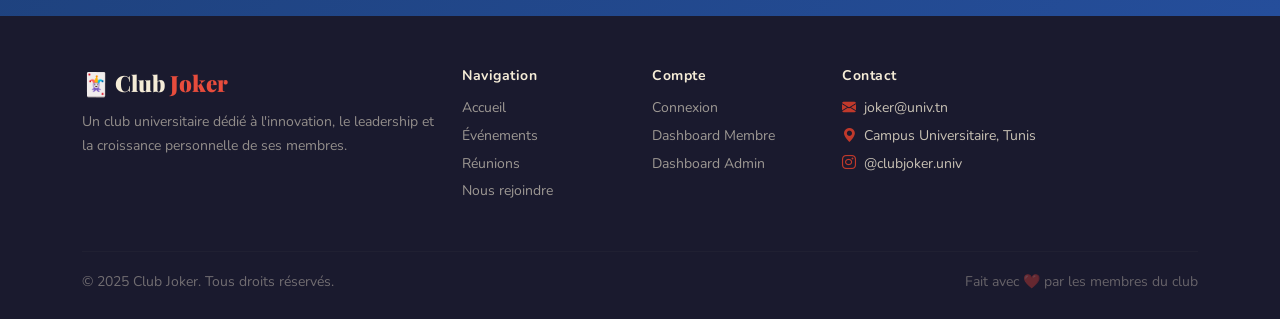
==== commit cae4fae1: "nouvelle version du projet" ====
--- a/index.html
+++ b/index.html
@@ -1,169 +1,246 @@
 <!DOCTYPE html>
 <html lang="fr">
 <head>
-  <meta charset="utf-8"/>
-  <meta name="viewport" content="width=device-width, initial-scale=1.0"/>
-  <title>Accueil — Joker University Club</title>
-  <link rel="stylesheet" href="css/styles.css"/>
+  <meta charset="UTF-8">
+  <meta name="viewport" content="width=device-width, initial-scale=1.0">
+  <title>Club Joker — Accueil</title>
+  <link rel="icon" type="image/svg+xml" href="data:image/svg+xml,<svg xmlns='http://www.w3.org/2000/svg' viewBox='0 0 100 100'><text y='.9em' font-size='90'>🃏</text></svg>">
+  <link rel="stylesheet" href="https://cdn.jsdelivr.net/npm/bootstrap@5.3.2/dist/css/bootstrap.min.css">
+  <link rel="stylesheet" href="https://cdn.jsdelivr.net/npm/bootstrap-icons@1.11.3/font/bootstrap-icons.css">
+  <link rel="stylesheet" href="style.css">
 </head>
-<body>
-
-  <div id="nav-root"></div>
-
-  <!-- HERO -->
-  <main class="page-wrapper">
-    <section class="hero">
-      <div class="container">
-        <div class="hero-eyebrow">
-          <span class="dot"></span>
-          Club Universitaire Officiel · Saison 2026
-        </div>
-        <h1 class="hero-title">
-          Bienvenue au<br>
-          <span class="highlight">Joker</span>
-          <span class="accent"> University</span><br>Club.
-        </h1>
-        <p class="hero-sub">
-          Une communauté d'excellence où étudiants ambitieux se retrouvent pour construire l'avenir ensemble.
-        </p>
-        <div class="hero-actions">
-          <button class="btn btn-primary btn-lg" id="cta-join">
-            ✦ Rejoindre le Club
-          </button>
-          <button class="btn btn-outline btn-lg" id="cta-events">
-            Voir les événements →
-          </button>
-        </div>
-      </div>
-    </section>
-
-    <!-- STATS -->
-    <section class="section-sm">
-      <div class="container">
-        <div class="stats-row stagger" id="stats-row">
-          <div class="stat-item">
-            <div class="stat-value" data-counter="60">0</div>
-            <div class="stat-label">Membres actifs</div>
-          </div>
-          <div class="stat-item">
-            <div class="stat-value" data-counter="6">0</div>
-            <div class="stat-label">Événements / an</div>
-          </div>
-          <div class="stat-item">
-            <div class="stat-value" data-counter="3">0</div>
-            <div class="stat-label">Partenaires</div>
-          </div>
-          <div class="stat-item">
-            <div class="stat-value" data-counter="87" data-suffix="%">0%</div>
-            <div class="stat-label">Satisfaction</div>
-          </div>
-        </div>
-      </div>
-    </section>
-
-    <!-- UPCOMING EVENTS PREVIEW -->
-    <section class="section">
-      <div class="container">
-        <div class="section-header">
-          <div>
-            <h2 style="font-family:var(--font-display);font-size:1.625rem;font-weight:700;margin-bottom:0.25rem;">
-              Prochains Événements
-            </h2>
-            <p style="color:var(--text-muted);font-size:0.9375rem;">Découvrez ce qui se prépare</p>
-          </div>
-          <button class="btn btn-outline btn-sm" id="see-all-btn">Voir tout →</button>
-        </div>
-
-        <!-- Search -->
-        <div class="filters-bar">
-          <div class="search-input-wrap">
-            <span class="search-icon">🔍</span>
-            <input type="text" id="home-search" placeholder="Rechercher un événement…"/>
-          </div>
-          <button class="filter-pill active" data-filter="all">Tous</button>
-          <button class="filter-pill" data-filter="public">Public</button>
-          <button class="filter-pill" data-filter="formation">Formation</button>
-          <button class="filter-pill" data-filter="prive">Privé</button>
-        </div>
-
-        <div class="events-grid stagger" id="home-events-grid">
-          <!-- JS will inject cards -->
-        </div>
-      </div>
-    </section>
-
-    <!-- WHY JOIN -->
-    <section class="section" style="background:var(--bg-card);border-top:1px solid var(--border);border-bottom:1px solid var(--border);">
-      <div class="container">
-        <h2 style="font-family:var(--font-display);font-size:1.75rem;text-align:center;margin-bottom:0.5rem;">
-          Pourquoi rejoindre <span style="color:var(--primary-light)">Joker</span> ?
-        </h2>
-        <p style="text-align:center;color:var(--text-muted);margin-bottom:3rem;">Trois bonnes raisons parmi tant d'autres</p>
-        <div style="display:grid;grid-template-columns:repeat(auto-fit,minmax(220px,1fr));gap:1.5rem;" class="stagger">
-          <div class="dash-card" style="text-align:center;">
-            <div class="dash-card-icon">🎯</div>
-            <h3 style="font-family:var(--font-display);font-size:1.0625rem;margin-bottom:0.5rem;">Développement</h3>
-            <p style="font-size:0.875rem;color:var(--text-muted);">Formations exclusives, workshops pratiques et mentorat par des alumni.</p>
-          </div>
-          <div class="dash-card" style="text-align:center;">
-            <div class="dash-card-icon">🤝</div>
-            <h3 style="font-family:var(--font-display);font-size:1.0625rem;margin-bottom:0.5rem;">Networking</h3>
-            <p style="font-size:0.875rem;color:var(--text-muted);">Rencontrez les leaders de demain lors de nos galas et soirées membres.</p>
-          </div>
-          <div class="dash-card" style="text-align:center;">
-            <div class="dash-card-icon">🚀</div>
-            <h3 style="font-family:var(--font-display);font-size:1.0625rem;margin-bottom:0.5rem;">Opportunités</h3>
-            <p style="font-size:0.875rem;color:var(--text-muted);">Accès prioritaire aux offres de stages et d'emploi de nos partenaires.</p>
-          </div>
-        </div>
-      </div>
-    </section>
-  </main>
-
-  <!-- INSCRIPTION MODAL -->
-  <div class="modal-overlay" id="modal-inscription">
-    <div class="modal anim-scale">
-      <div class="modal-header">
-        <h2 class="modal-title">S'inscrire à l'événement</h2>
-        <button class="modal-close" onclick="JokerModal.close('modal-inscription')">×</button>
-      </div>
-      <div id="inscription-form-wrap">
-        <p style="color:var(--text-muted);margin-bottom:1.5rem;font-size:0.9375rem;">
-          Événement : <strong id="inscription-event-name" style="color:var(--text);"></strong>
-        </p>
-        <form id="inscription-form">
-          <div class="form-group">
-            <label class="form-label">Nom complet</label>
-            <input class="form-input" id="insc-name" type="text" placeholder="Votre nom" required/>
-            <div class="form-error" id="err-name">Ce champ est requis.</div>
-          </div>
-          <div class="form-group">
-            <label class="form-label">Email universitaire</label>
-            <input class="form-input" id="insc-email" type="email" placeholder="nom@univ.fr" required/>
-            <div class="form-error" id="err-email">Email invalide.</div>
-          </div>
-          <div class="form-group">
-            <label class="form-label">Commentaire (optionnel)</label>
-            <textarea class="form-textarea" id="insc-note" placeholder="Message pour l'organisateur…"></textarea>
-          </div>
-          <div style="display:flex;gap:0.75rem;margin-top:0.5rem;">
-            <button type="button" class="btn btn-ghost btn-block" onclick="JokerModal.close('modal-inscription')">Annuler</button>
-            <button type="submit" class="btn btn-primary btn-block">Envoyer la demande</button>
-          </div>
-        </form>
-      </div>
-      <div class="inscription-success" id="inscription-success">
-        <div class="success-icon">✅</div>
-        <h3>Demande envoyée !</h3>
-        <p>Vous recevrez une confirmation par email.<br>À bientôt à l'événement !</p>
-      </div>
-    </div>
-  </div>
-
-  <div id="footer-root"></div>
-  <div id="toast-container"></div>
-
-  <script src="js/navigation.js"></script>
-  <script src="js/index.js"></script>
+<body data-page="index">
+
+  <!-- ═══════ NAVBAR ═══════ -->
+  <nav class="navbar navbar-joker navbar-expand-lg">
+    <div class="container">
+      <a class="navbar-brand" href="index.html">
+        🃏 Club <span style="color:var(--red-light)">Joker</span>
+        <span class="brand-dot"></span>
+      </a>
+      <button class="navbar-toggler" type="button" data-bs-toggle="collapse" data-bs-target="#mainNav" aria-label="Menu">
+        <span class="navbar-toggler-icon"></span>
+      </button>
+      <div class="collapse navbar-collapse" id="mainNav">
+        <ul class="navbar-nav me-auto ms-4">
+          <li class="nav-item"><a class="nav-link active" href="index.html">Accueil</a></li>
+          <li class="nav-item"><a class="nav-link" href="evenements.html">Événements</a></li>
+          <li class="nav-item"><a class="nav-link" href="reunions.html">Réunions</a></li>
+          <li class="nav-item"><a class="nav-link" href="#a-propos">À propos</a></li>
+          <li class="nav-item"><a class="nav-link" href="#rejoindre">Nous rejoindre</a></li>
+        </ul>
+        <div class="d-flex gap-2 mt-2 mt-lg-0" id="nav-auth-links">
+          <a href="login.html" class="btn btn-joker-blue btn-sm">Connexion</a>
+          <a href="#rejoindre" class="btn btn-joker-red btn-sm">Nous rejoindre</a>
+        </div>
+      </div>
+    </div>
+  </nav>
+
+  <!-- ═══════ HERO ═══════ -->
+  <section class="hero-section">
+    <div class="container">
+      <div class="row align-items-center g-5">
+        <div class="col-lg-7 hero-content">
+          <div class="hero-badge">✨ Club Universitaire #1</div>
+          <h1 class="hero-title animate-fadeInUp">
+            Bienvenue au<br>Club <span>Joker</span>
+          </h1>
+          <p class="hero-subtitle animate-fadeInUp delay-1">
+            Un espace d'innovation, de leadership et de développement personnel pour les étudiants ambitieux. Rejoignez notre communauté et transformez vos idées en réalité.
+          </p>
+          <div class="d-flex gap-3 flex-wrap animate-fadeInUp delay-2">
+            <a href="#rejoindre" class="btn btn-joker-red">Rejoindre le club <i class="bi bi-arrow-right ms-1"></i></a>
+            <a href="evenements.html" class="btn btn-joker-outline" style="color:var(--beige);border-color:rgba(245,236,215,0.5)">Voir les événements</a>
+          </div>
+          <div class="hero-stats animate-fadeInUp delay-3">
+            <div class="hero-stat">
+              <span class="stat-num" data-count="120">0</span>
+              <span class="stat-label">Membres actifs</span>
+            </div>
+            <div class="hero-stat">
+              <span class="stat-num" data-count="48">0</span>
+              <span class="stat-label">Événements/an</span>
+            </div>
+            <div class="hero-stat">
+              <span class="stat-num" data-count="5">0</span>
+              <span class="stat-label">Années d'existence</span>
+            </div>
+          </div>
+        </div>
+        <div class="col-lg-5 d-none d-lg-block animate-fadeInUp delay-2">
+          <div class="hero-card-float">
+            <div class="card-icon">🃏</div>
+            <h4 style="color:var(--beige);font-size:1.3rem;margin-bottom:.5rem">Prochain événement</h4>
+            <p style="color:rgba(245,236,215,0.7);font-size:.9rem;margin-bottom:1.2rem">Hackathon Joker 2025 — 15 Mai</p>
+            <div class="d-flex gap-2 flex-wrap mb-3">
+              <span class="badge-status active" style="background:rgba(245,236,215,.1);color:var(--beige)">48h Innovation</span>
+              <span class="badge-status active" style="background:rgba(245,236,215,.1);color:var(--beige)">Salle B12</span>
+            </div>
+            <div class="d-flex align-items-center justify-content-between">
+              <span style="color:rgba(245,236,215,0.65);font-size:.85rem"><i class="bi bi-people-fill me-1"></i>24 / 50 inscrits</span>
+              <a href="evenements.html" class="btn btn-joker-red btn-sm">S'inscrire</a>
+            </div>
+          </div>
+        </div>
+      </div>
+    </div>
+  </section>
+
+  <!-- ═══════ ABOUT ═══════ -->
+  <section class="about-section" id="a-propos">
+    <div class="container">
+      <div class="row align-items-center g-5">
+        <div class="col-lg-5">
+          <div class="section-heading">
+            <span class="overline">À propos du club</span>
+            <h2>Un club fait par et pour les étudiants</h2>
+            <div class="section-divider"></div>
+            <p>Fondé en 2020, le Club Joker est un espace d'épanouissement académique et personnel. Nous organisons des événements, des formations et des projets innovants pour développer les compétences de nos membres.</p>
+          </div>
+          <a href="#rejoindre" class="btn btn-joker-blue">Rejoindre l'aventure</a>
+        </div>
+        <div class="col-lg-7">
+          <div class="row g-3">
+            <div class="col-sm-6">
+              <div class="joker-card p-4">
+                <div class="value-icon red"><i class="bi bi-trophy-fill"></i></div>
+                <h5 class="text-blue mb-2">Excellence</h5>
+                <p class="text-muted small mb-0">Nous visons l'excellence dans tout ce que nous faisons — formation, projets et événements.</p>
+              </div>
+            </div>
+            <div class="col-sm-6">
+              <div class="joker-card p-4">
+                <div class="value-icon blue"><i class="bi bi-people-fill"></i></div>
+                <h5 class="text-blue mb-2">Communauté</h5>
+                <p class="text-muted small mb-0">Construire des liens durables entre étudiants et créer un réseau professionnel solide.</p>
+              </div>
+            </div>
+            <div class="col-sm-6">
+              <div class="joker-card p-4">
+                <div class="value-icon gold"><i class="bi bi-lightbulb-fill"></i></div>
+                <h5 class="text-blue mb-2">Innovation</h5>
+                <p class="text-muted small mb-0">Encourager la créativité et l'innovation à travers des hackathons et projets collaboratifs.</p>
+              </div>
+            </div>
+            <div class="col-sm-6">
+              <div class="joker-card p-4">
+                <div class="value-icon red"><i class="bi bi-graph-up-arrow"></i></div>
+                <h5 class="text-blue mb-2">Croissance</h5>
+                <p class="text-muted small mb-0">Des formations professionnelles pour développer vos soft skills et compétences techniques.</p>
+              </div>
+            </div>
+          </div>
+        </div>
+      </div>
+    </div>
+  </section>
+
+  <!-- ═══════ EVENTS ═══════ -->
+  <section class="events-section">
+    <div class="container">
+      <div class="section-heading text-center">
+        <span class="overline">Événements à venir</span>
+        <h2>Ne manquez aucun événement</h2>
+        <div class="section-divider mx-auto"></div>
+        <p class="mx-auto">Découvrez nos événements publics ouverts à tous les étudiants.</p>
+      </div>
+      <div class="row g-4" id="public-events-container">
+        <!-- Rendered by JS -->
+      </div>
+      <div class="text-center mt-4">
+        <a href="evenements.html" class="btn btn-joker-blue">Voir tous les événements <i class="bi bi-arrow-right ms-1"></i></a>
+      </div>
+    </div>
+  </section>
+
+  <!-- ═══════ JOIN SECTION ═══════ -->
+  <section class="join-section" id="rejoindre">
+    <div class="container" style="position:relative;z-index:2;">
+      <div class="row justify-content-center">
+        <div class="col-lg-7 text-center mb-5">
+          <span class="overline text-beige" style="opacity:.8">Devenir membre</span>
+          <h2 class="text-beige mb-3" style="font-size:clamp(1.8rem,4vw,3rem)">Rejoignez le Club Joker</h2>
+          <p style="color:rgba(245,236,215,0.75);font-size:1.05rem">Envoyez une demande à notre président — nous examinerons votre candidature et vous contacterons rapidement.</p>
+        </div>
+      </div>
+      <div class="row justify-content-center">
+        <div class="col-lg-6">
+          <div class="joker-card">
+            <div class="card-body p-4">
+              <form id="join-form" class="form-joker">
+                <div class="mb-3">
+                  <label for="join-name" class="form-label">Nom complet *</label>
+                  <input type="text" class="form-control" id="join-name" placeholder="Votre nom complet" required>
+                </div>
+                <div class="mb-3">
+                  <label for="join-email" class="form-label">Email universitaire *</label>
+                  <input type="email" class="form-control" id="join-email" placeholder="votre@univ.tn" required>
+                </div>
+                <div class="mb-3">
+                  <label for="join-phone" class="form-label">Téléphone</label>
+                  <input type="tel" class="form-control" id="join-phone" placeholder="XX XXX XXX">
+                </div>
+                <div class="mb-4">
+                  <label for="join-message" class="form-label">Pourquoi souhaitez-vous rejoindre le club ? *</label>
+                  <textarea class="form-control" id="join-message" rows="3" placeholder="Dites-nous ce qui vous motive..." required></textarea>
+                </div>
+                <button type="submit" class="btn btn-joker-blue w-100">
+                  <i class="bi bi-send-fill me-2"></i>Envoyer ma candidature
+                </button>
+              </form>
+            </div>
+          </div>
+        </div>
+      </div>
+    </div>
+  </section>
+
+  <!-- ═══════ FOOTER ═══════ -->
+  <footer class="footer-joker">
+    <div class="container">
+      <div class="row g-4">
+        <div class="col-lg-4">
+          <div class="footer-brand mb-2">🃏 Club <span style="color:var(--red-light)">Joker</span></div>
+          <p class="small" style="color:rgba(245,236,215,0.55)">Un club universitaire dédié à l'innovation, le leadership et la croissance personnelle de ses membres.</p>
+        </div>
+        <div class="col-lg-2 col-sm-4">
+          <div class="fw-bold mb-2 small" style="color:var(--beige);letter-spacing:.5px">Navigation</div>
+          <ul class="list-unstyled small">
+            <li class="mb-1"><a href="index.html">Accueil</a></li>
+            <li class="mb-1"><a href="evenements.html">Événements</a></li>
+            <li class="mb-1"><a href="reunions.html">Réunions</a></li>
+            <li class="mb-1"><a href="#rejoindre">Nous rejoindre</a></li>
+          </ul>
+        </div>
+        <div class="col-lg-2 col-sm-4">
+          <div class="fw-bold mb-2 small" style="color:var(--beige);letter-spacing:.5px">Compte</div>
+          <ul class="list-unstyled small">
+            <li class="mb-1"><a href="login.html">Connexion</a></li>
+            <li class="mb-1"><a href="dashboard_membre.html">Dashboard Membre</a></li>
+            <li class="mb-1"><a href="dashboard_admin.html">Dashboard Admin</a></li>
+          </ul>
+        </div>
+        <div class="col-lg-4 col-sm-4">
+          <div class="fw-bold mb-2 small" style="color:var(--beige);letter-spacing:.5px">Contact</div>
+          <ul class="list-unstyled small">
+            <li class="mb-1"><i class="bi bi-envelope-fill me-2 text-red"></i>joker@univ.tn</li>
+            <li class="mb-1"><i class="bi bi-geo-alt-fill me-2 text-red"></i>Campus Universitaire, Tunis</li>
+            <li class="mb-1"><i class="bi bi-instagram me-2 text-red"></i>@clubjoker.univ</li>
+          </ul>
+        </div>
+      </div>
+      <hr class="footer-divider">
+      <div class="row align-items-center">
+        <div class="col-sm-6 small" style="color:rgba(245,236,215,0.4)">© 2025 Club Joker. Tous droits réservés.</div>
+        <div class="col-sm-6 text-sm-end mt-2 mt-sm-0">
+          <span class="small" style="color:rgba(245,236,215,0.35)">Fait avec ❤️ par les membres du club</span>
+        </div>
+      </div>
+    </div>
+  </footer>
+
+  <script src="https://cdn.jsdelivr.net/npm/bootstrap@5.3.2/dist/js/bootstrap.bundle.min.js"></script>
+  <script src="script.js"></script>
 </body>
 </html>
--- a/style.css
+++ b/style.css
@@ -0,0 +1,820 @@
+/* ============================================================
+   JOKER CLUB — style.css
+   Palette : beige (#F5ECD7), bleu (#1A3A6B), rouge (#C0392B)
+   ============================================================ */
+
+@import url('https://fonts.googleapis.com/css2?family=Playfair+Display:wght@700;900&family=Nunito:wght@400;500;600;700&display=swap');
+
+/* ── CSS Variables ── */
+:root {
+  --beige:       #F5ECD7;
+  --beige-dark:  #E8D9BC;
+  --beige-light: #FAF4E8;
+  --blue:        #1A3A6B;
+  --blue-mid:    #254E9B;
+  --blue-light:  #3A6BC0;
+  --red:         #C0392B;
+  --red-dark:    #96281B;
+  --red-light:   #E74C3C;
+  --text-dark:   #1A1A2E;
+  --text-muted:  #5A5A7A;
+  --white:       #FFFFFF;
+  --shadow-sm:   0 2px 8px rgba(26,58,107,0.10);
+  --shadow-md:   0 4px 20px rgba(26,58,107,0.15);
+  --shadow-lg:   0 8px 40px rgba(26,58,107,0.20);
+  --radius:      12px;
+  --radius-lg:   20px;
+  --transition:  0.3s cubic-bezier(0.4,0,0.2,1);
+}
+
+/* ── Reset & Base ── */
+*, *::before, *::after { box-sizing: border-box; margin: 0; padding: 0; }
+
+html { scroll-behavior: smooth; }
+
+body {
+  font-family: 'Nunito', sans-serif;
+  background: var(--beige-light);
+  color: var(--text-dark);
+  line-height: 1.7;
+  overflow-x: hidden;
+}
+
+h1, h2, h3, h4, h5 {
+  font-family: 'Playfair Display', serif;
+  font-weight: 700;
+}
+
+a { text-decoration: none; transition: color var(--transition); }
+
+/* ── Navbar ── */
+.navbar-joker {
+  background: var(--blue) !important;
+  padding: 0.85rem 0;
+  box-shadow: var(--shadow-md);
+  position: sticky;
+  top: 0;
+  z-index: 1050;
+}
+
+.navbar-joker .navbar-brand {
+  font-family: 'Playfair Display', serif;
+  font-size: 1.6rem;
+  font-weight: 900;
+  color: var(--beige) !important;
+  letter-spacing: 1px;
+  display: flex;
+  align-items: center;
+  gap: 0.5rem;
+}
+
+.navbar-joker .navbar-brand .brand-dot {
+  width: 10px; height: 10px;
+  background: var(--red);
+  border-radius: 50%;
+  display: inline-block;
+}
+
+.navbar-joker .nav-link {
+  color: var(--beige) !important;
+  font-weight: 600;
+  font-size: 0.95rem;
+  padding: 0.5rem 1rem !important;
+  border-radius: 8px;
+  transition: all var(--transition);
+  letter-spacing: 0.3px;
+}
+
+.navbar-joker .nav-link:hover,
+.navbar-joker .nav-link.active {
+  background: rgba(245,236,215,0.15);
+  color: var(--beige) !important;
+}
+
+.navbar-joker .navbar-toggler {
+  border-color: rgba(245,236,215,0.5);
+}
+.navbar-joker .navbar-toggler-icon {
+  background-image: url("data:image/svg+xml,%3csvg xmlns='http://www.w3.org/2000/svg' viewBox='0 0 30 30'%3e%3cpath stroke='rgba(245,236,215,0.85)' stroke-linecap='round' stroke-miterlimit='10' stroke-width='2' d='M4 7h22M4 15h22M4 23h22'/%3e%3c/svg%3e");
+}
+
+/* ── Buttons ── */
+.btn-joker-red {
+  background: var(--red);
+  color: var(--white);
+  border: none;
+  border-radius: var(--radius);
+  padding: 0.6rem 1.6rem;
+  font-weight: 700;
+  font-size: 0.9rem;
+  letter-spacing: 0.5px;
+  transition: all var(--transition);
+  box-shadow: 0 4px 12px rgba(192,57,43,0.35);
+}
+.btn-joker-red:hover {
+  background: var(--red-dark);
+  color: var(--white);
+  transform: translateY(-2px);
+  box-shadow: 0 6px 18px rgba(192,57,43,0.45);
+}
+
+.btn-joker-blue {
+  background: var(--blue);
+  color: var(--white);
+  border: none;
+  border-radius: var(--radius);
+  padding: 0.6rem 1.6rem;
+  font-weight: 700;
+  font-size: 0.9rem;
+  letter-spacing: 0.5px;
+  transition: all var(--transition);
+  box-shadow: 0 4px 12px rgba(26,58,107,0.30);
+}
+.btn-joker-blue:hover {
+  background: var(--blue-mid);
+  color: var(--white);
+  transform: translateY(-2px);
+  box-shadow: 0 6px 18px rgba(26,58,107,0.40);
+}
+
+.btn-joker-outline {
+  background: transparent;
+  color: var(--blue);
+  border: 2px solid var(--blue);
+  border-radius: var(--radius);
+  padding: 0.55rem 1.5rem;
+  font-weight: 700;
+  font-size: 0.9rem;
+  transition: all var(--transition);
+}
+.btn-joker-outline:hover {
+  background: var(--blue);
+  color: var(--white);
+  transform: translateY(-2px);
+}
+
+/* ── Hero Section ── */
+.hero-section {
+  background: linear-gradient(135deg, var(--blue) 0%, var(--blue-mid) 50%, var(--blue) 100%);
+  min-height: 92vh;
+  display: flex;
+  align-items: center;
+  position: relative;
+  overflow: hidden;
+}
+
+.hero-section::before {
+  content: '';
+  position: absolute;
+  top: -50%;
+  right: -20%;
+  width: 700px;
+  height: 700px;
+  background: radial-gradient(circle, rgba(192,57,43,0.2) 0%, transparent 70%);
+  border-radius: 50%;
+}
+
+.hero-section::after {
+  content: '';
+  position: absolute;
+  bottom: -30%;
+  left: -10%;
+  width: 500px;
+  height: 500px;
+  background: radial-gradient(circle, rgba(245,236,215,0.08) 0%, transparent 70%);
+  border-radius: 50%;
+}
+
+.hero-content { position: relative; z-index: 2; }
+
+.hero-badge {
+  display: inline-block;
+  background: rgba(192,57,43,0.2);
+  color: var(--red-light);
+  border: 1px solid rgba(192,57,43,0.4);
+  padding: 0.3rem 1rem;
+  border-radius: 50px;
+  font-size: 0.8rem;
+  font-weight: 700;
+  letter-spacing: 1.5px;
+  text-transform: uppercase;
+  margin-bottom: 1.5rem;
+}
+
+.hero-title {
+  font-size: clamp(2.5rem, 6vw, 5rem);
+  color: var(--beige);
+  line-height: 1.1;
+  margin-bottom: 1.5rem;
+}
+
+.hero-title span { color: var(--red-light); }
+
+.hero-subtitle {
+  color: rgba(245,236,215,0.8);
+  font-size: 1.15rem;
+  margin-bottom: 2.5rem;
+  max-width: 520px;
+}
+
+.hero-stats {
+  display: flex;
+  gap: 2.5rem;
+  margin-top: 3rem;
+}
+
+.hero-stat { text-align: center; }
+.hero-stat .stat-num {
+  font-family: 'Playfair Display', serif;
+  font-size: 2.2rem;
+  font-weight: 900;
+  color: var(--beige);
+  display: block;
+}
+.hero-stat .stat-label {
+  color: rgba(245,236,215,0.65);
+  font-size: 0.8rem;
+  font-weight: 600;
+  letter-spacing: 0.5px;
+}
+
+.hero-card-float {
+  background: rgba(245,236,215,0.08);
+  backdrop-filter: blur(20px);
+  border: 1px solid rgba(245,236,215,0.15);
+  border-radius: var(--radius-lg);
+  padding: 2rem;
+  position: relative;
+  z-index: 2;
+}
+
+.hero-card-float .card-icon {
+  width: 56px; height: 56px;
+  background: var(--red);
+  border-radius: 14px;
+  display: flex;
+  align-items: center;
+  justify-content: center;
+  font-size: 1.5rem;
+  color: var(--white);
+  margin-bottom: 1rem;
+}
+
+/* ── Section Headings ── */
+.section-heading { margin-bottom: 3rem; }
+.section-heading .overline {
+  font-size: 0.78rem;
+  font-weight: 700;
+  letter-spacing: 2px;
+  text-transform: uppercase;
+  color: var(--red);
+  margin-bottom: 0.75rem;
+  display: block;
+}
+.section-heading h2 {
+  font-size: clamp(1.8rem, 4vw, 2.8rem);
+  color: var(--blue);
+  line-height: 1.2;
+}
+.section-heading p {
+  color: var(--text-muted);
+  font-size: 1.05rem;
+  max-width: 560px;
+}
+.section-divider {
+  width: 60px; height: 4px;
+  background: linear-gradient(90deg, var(--red), var(--blue-light));
+  border-radius: 2px;
+  margin: 1rem 0;
+}
+
+/* ── Cards ── */
+.joker-card {
+  background: var(--white);
+  border-radius: var(--radius-lg);
+  border: none;
+  box-shadow: var(--shadow-sm);
+  transition: all var(--transition);
+  overflow: hidden;
+}
+.joker-card:hover {
+  box-shadow: var(--shadow-lg);
+  transform: translateY(-6px);
+}
+
+.joker-card .card-header-colored {
+  background: linear-gradient(135deg, var(--blue), var(--blue-mid));
+  padding: 1.5rem;
+  color: var(--beige);
+}
+
+.joker-card .card-header-red {
+  background: linear-gradient(135deg, var(--red-dark), var(--red));
+  padding: 1.5rem;
+  color: var(--white);
+}
+
+.event-card { border-left: 4px solid var(--blue); }
+.event-card.public { border-left-color: var(--red); }
+.event-card.private { border-left-color: var(--blue); }
+
+.event-badge {
+  display: inline-flex;
+  align-items: center;
+  gap: 0.3rem;
+  padding: 0.25rem 0.75rem;
+  border-radius: 50px;
+  font-size: 0.75rem;
+  font-weight: 700;
+  letter-spacing: 0.5px;
+}
+.event-badge.public { background: rgba(192,57,43,0.1); color: var(--red); }
+.event-badge.private { background: rgba(26,58,107,0.1); color: var(--blue); }
+
+.participant-count {
+  display: inline-flex;
+  align-items: center;
+  gap: 0.3rem;
+  color: var(--text-muted);
+  font-size: 0.85rem;
+  font-weight: 600;
+}
+
+/* ── About section ── */
+.about-section { background: var(--beige); padding: 6rem 0; }
+.value-icon {
+  width: 64px; height: 64px;
+  border-radius: 16px;
+  display: flex;
+  align-items: center;
+  justify-content: center;
+  font-size: 1.6rem;
+  margin-bottom: 1.2rem;
+}
+.value-icon.red { background: rgba(192,57,43,0.1); color: var(--red); }
+.value-icon.blue { background: rgba(26,58,107,0.1); color: var(--blue); }
+.value-icon.gold { background: rgba(192,150,43,0.1); color: #C09628; }
+
+/* ── Events section ── */
+.events-section { padding: 6rem 0; background: var(--beige-light); }
+
+/* ── Join section ── */
+.join-section {
+  background: linear-gradient(135deg, var(--blue) 0%, var(--blue-mid) 100%);
+  padding: 6rem 0;
+  position: relative;
+  overflow: hidden;
+}
+.join-section::before {
+  content: '';
+  position: absolute;
+  top: -50%;
+  right: -15%;
+  width: 600px; height: 600px;
+  background: radial-gradient(circle, rgba(192,57,43,0.15) 0%, transparent 70%);
+  border-radius: 50%;
+}
+
+/* ── Footer ── */
+.footer-joker {
+  background: var(--text-dark);
+  color: rgba(245,236,215,0.8);
+  padding: 3rem 0 1.5rem;
+}
+.footer-joker .footer-brand {
+  font-family: 'Playfair Display', serif;
+  font-size: 1.4rem;
+  color: var(--beige);
+  font-weight: 900;
+}
+.footer-joker a { color: rgba(245,236,215,0.6); }
+.footer-joker a:hover { color: var(--red-light); }
+.footer-divider { border-color: rgba(245,236,215,0.1); margin: 2rem 0 1rem; }
+
+/* ── Login Page ── */
+.login-page {
+  min-height: 100vh;
+  background: linear-gradient(135deg, var(--blue) 0%, var(--blue-mid) 60%, var(--blue) 100%);
+  display: flex;
+  align-items: center;
+  justify-content: center;
+}
+.login-card {
+  background: var(--white);
+  border-radius: var(--radius-lg);
+  padding: 2.5rem;
+  box-shadow: var(--shadow-lg);
+  width: 100%;
+  max-width: 440px;
+}
+.login-logo {
+  font-family: 'Playfair Display', serif;
+  font-size: 2rem;
+  font-weight: 900;
+  color: var(--blue);
+  text-align: center;
+  margin-bottom: 0.3rem;
+}
+.login-logo span { color: var(--red); }
+
+/* ── Dashboard ── */
+.dashboard-wrapper { display: flex; min-height: 100vh; background: var(--beige-light); }
+
+.sidebar {
+  width: 260px;
+  background: var(--blue);
+  position: fixed;
+  top: 0; left: 0;
+  height: 100vh;
+  overflow-y: auto;
+  z-index: 100;
+  transition: transform var(--transition);
+  display: flex;
+  flex-direction: column;
+}
+.sidebar-brand {
+  padding: 1.8rem 1.5rem 1.2rem;
+  font-family: 'Playfair Display', serif;
+  font-size: 1.4rem;
+  font-weight: 900;
+  color: var(--beige);
+  border-bottom: 1px solid rgba(245,236,215,0.1);
+}
+.sidebar-brand span { color: var(--red-light); }
+.sidebar-role {
+  padding: 0.8rem 1.5rem;
+  font-size: 0.72rem;
+  font-weight: 700;
+  letter-spacing: 1.5px;
+  text-transform: uppercase;
+  color: rgba(245,236,215,0.45);
+  margin-top: 0.5rem;
+}
+.sidebar-menu { list-style: none; padding: 0 0.75rem; flex: 1; }
+.sidebar-menu li { margin: 0.2rem 0; }
+.sidebar-menu .nav-item {
+  display: flex;
+  align-items: center;
+  gap: 0.75rem;
+  padding: 0.75rem 1rem;
+  border-radius: 10px;
+  color: rgba(245,236,215,0.8);
+  font-weight: 600;
+  font-size: 0.9rem;
+  cursor: pointer;
+  transition: all var(--transition);
+  user-select: none;
+}
+.sidebar-menu .nav-item:hover,
+.sidebar-menu .nav-item.active {
+  background: rgba(245,236,215,0.12);
+  color: var(--beige);
+}
+.sidebar-menu .nav-item.active { background: rgba(192,57,43,0.25); color: var(--beige); }
+.sidebar-menu .nav-item i { width: 18px; text-align: center; font-size: 1rem; }
+.sidebar-footer {
+  padding: 1.2rem 1.5rem;
+  border-top: 1px solid rgba(245,236,215,0.1);
+}
+.sidebar-user {
+  display: flex;
+  align-items: center;
+  gap: 0.75rem;
+}
+.sidebar-avatar {
+  width: 38px; height: 38px;
+  border-radius: 50%;
+  background: var(--red);
+  display: flex;
+  align-items: center;
+  justify-content: center;
+  font-weight: 700;
+  color: var(--white);
+  font-size: 0.9rem;
+  flex-shrink: 0;
+}
+.sidebar-user-info .name {
+  color: var(--beige);
+  font-weight: 700;
+  font-size: 0.9rem;
+  line-height: 1.2;
+}
+.sidebar-user-info .role {
+  color: rgba(245,236,215,0.5);
+  font-size: 0.75rem;
+}
+
+.dashboard-main {
+  margin-left: 260px;
+  flex: 1;
+  display: flex;
+  flex-direction: column;
+  min-height: 100vh;
+}
+.dashboard-topbar {
+  background: var(--white);
+  padding: 1rem 2rem;
+  display: flex;
+  align-items: center;
+  justify-content: space-between;
+  box-shadow: var(--shadow-sm);
+  position: sticky;
+  top: 0;
+  z-index: 50;
+}
+.dashboard-topbar h1 {
+  font-size: 1.4rem;
+  color: var(--blue);
+  margin: 0;
+}
+.dashboard-body { padding: 2rem; flex: 1; }
+
+/* ── Stat Cards ── */
+.stat-card {
+  background: var(--white);
+  border-radius: var(--radius);
+  padding: 1.5rem;
+  box-shadow: var(--shadow-sm);
+  display: flex;
+  align-items: center;
+  gap: 1.2rem;
+  transition: all var(--transition);
+}
+.stat-card:hover { box-shadow: var(--shadow-md); transform: translateY(-3px); }
+.stat-icon {
+  width: 56px; height: 56px;
+  border-radius: 14px;
+  display: flex;
+  align-items: center;
+  justify-content: center;
+  font-size: 1.4rem;
+  flex-shrink: 0;
+}
+.stat-icon.blue { background: rgba(26,58,107,0.1); color: var(--blue); }
+.stat-icon.red  { background: rgba(192,57,43,0.1);  color: var(--red); }
+.stat-icon.gold { background: rgba(192,150,43,0.1); color: #C09628; }
+.stat-icon.green{ background: rgba(39,174,96,0.1);  color: #27AE60; }
+.stat-value {
+  font-family: 'Playfair Display', serif;
+  font-size: 2rem;
+  font-weight: 900;
+  color: var(--blue);
+  line-height: 1;
+}
+.stat-label { color: var(--text-muted); font-size: 0.85rem; font-weight: 600; }
+
+/* ── Panel ── */
+.dash-panel {
+  background: var(--white);
+  border-radius: var(--radius-lg);
+  box-shadow: var(--shadow-sm);
+  overflow: hidden;
+}
+.dash-panel-header {
+  padding: 1.2rem 1.5rem;
+  border-bottom: 1px solid var(--beige-dark);
+  display: flex;
+  align-items: center;
+  justify-content: space-between;
+}
+.dash-panel-header h5 {
+  margin: 0;
+  color: var(--blue);
+  font-size: 1.05rem;
+}
+.dash-panel-body { padding: 1.5rem; }
+
+/* ── Table ── */
+.joker-table { width: 100%; border-collapse: collapse; }
+.joker-table th {
+  background: var(--beige);
+  color: var(--blue);
+  font-weight: 700;
+  font-size: 0.8rem;
+  letter-spacing: 0.5px;
+  text-transform: uppercase;
+  padding: 0.85rem 1rem;
+  border-bottom: 2px solid var(--beige-dark);
+}
+.joker-table td {
+  padding: 0.85rem 1rem;
+  border-bottom: 1px solid var(--beige);
+  font-size: 0.9rem;
+  color: var(--text-dark);
+  vertical-align: middle;
+}
+.joker-table tr:last-child td { border-bottom: none; }
+.joker-table tr:hover td { background: var(--beige-light); }
+
+/* ── Form controls ── */
+.form-joker .form-label {
+  font-weight: 700;
+  font-size: 0.85rem;
+  color: var(--blue);
+  margin-bottom: 0.4rem;
+}
+.form-joker .form-control,
+.form-joker .form-select {
+  border: 2px solid var(--beige-dark);
+  border-radius: var(--radius);
+  padding: 0.65rem 1rem;
+  font-size: 0.9rem;
+  transition: border-color var(--transition), box-shadow var(--transition);
+  background: var(--beige-light);
+}
+.form-joker .form-control:focus,
+.form-joker .form-select:focus {
+  border-color: var(--blue-light);
+  box-shadow: 0 0 0 3px rgba(58,107,192,0.15);
+  background: var(--white);
+}
+
+/* ── Modal ── */
+.modal-joker .modal-content {
+  border-radius: var(--radius-lg);
+  border: none;
+  box-shadow: var(--shadow-lg);
+}
+.modal-joker .modal-header {
+  background: var(--blue);
+  color: var(--beige);
+  border-radius: var(--radius-lg) var(--radius-lg) 0 0;
+  padding: 1.2rem 1.5rem;
+}
+.modal-joker .modal-header .btn-close { filter: invert(1) brightness(2); }
+.modal-joker .modal-title { font-family: 'Playfair Display', serif; }
+
+/* ── Toast ── */
+.toast-container { z-index: 9999; }
+.toast-joker {
+  background: var(--white);
+  border-radius: var(--radius);
+  border-left: 4px solid var(--blue);
+  box-shadow: var(--shadow-lg);
+  min-width: 280px;
+}
+.toast-joker.success { border-left-color: #27AE60; }
+.toast-joker.error   { border-left-color: var(--red); }
+.toast-joker.info    { border-left-color: var(--blue); }
+
+/* ── Badge Status ── */
+.badge-status {
+  padding: 0.3rem 0.75rem;
+  border-radius: 50px;
+  font-size: 0.75rem;
+  font-weight: 700;
+  letter-spacing: 0.3px;
+}
+.badge-status.pending  { background: rgba(192,150,43,0.12); color: #C09628; }
+.badge-status.accepted { background: rgba(39,174,96,0.12);  color: #27AE60; }
+.badge-status.refused  { background: rgba(192,57,43,0.12);  color: var(--red); }
+.badge-status.active   { background: rgba(26,58,107,0.12);  color: var(--blue); }
+
+/* ── To-do ── */
+.todo-item {
+  display: flex;
+  align-items: flex-start;
+  gap: 0.75rem;
+  padding: 0.85rem 1rem;
+  border-radius: var(--radius);
+  border: 1px solid var(--beige-dark);
+  margin-bottom: 0.75rem;
+  transition: all var(--transition);
+}
+.todo-item.done { opacity: 0.6; }
+.todo-item.done .todo-text { text-decoration: line-through; color: var(--text-muted); }
+.todo-item:hover { background: var(--beige-light); }
+.todo-check {
+  width: 20px; height: 20px;
+  border-radius: 6px;
+  border: 2px solid var(--beige-dark);
+  cursor: pointer;
+  flex-shrink: 0;
+  margin-top: 2px;
+  transition: all var(--transition);
+  display: flex;
+  align-items: center;
+  justify-content: center;
+}
+.todo-check.checked { background: var(--blue); border-color: var(--blue); color: var(--white); }
+
+/* ── Meeting grid ── */
+.meeting-grid { display: grid; grid-template-columns: repeat(auto-fill, minmax(280px, 1fr)); gap: 1.5rem; }
+.meeting-card {
+  background: var(--white);
+  border-radius: var(--radius);
+  padding: 1.5rem;
+  box-shadow: var(--shadow-sm);
+  border-top: 4px solid var(--blue);
+  transition: all var(--transition);
+}
+.meeting-card:hover { box-shadow: var(--shadow-md); transform: translateY(-4px); }
+.meeting-card .meeting-date {
+  font-family: 'Playfair Display', serif;
+  font-size: 1.5rem;
+  color: var(--red);
+  font-weight: 900;
+}
+.meeting-card .meeting-title {
+  font-weight: 700;
+  color: var(--blue);
+  font-size: 1rem;
+  margin: 0.3rem 0;
+}
+
+/* ── Formation card ── */
+.formation-card {
+  background: var(--white);
+  border-radius: var(--radius);
+  padding: 1.5rem;
+  box-shadow: var(--shadow-sm);
+  border-left: 4px solid var(--red);
+  transition: all var(--transition);
+}
+.formation-card:hover { box-shadow: var(--shadow-md); }
+
+/* ── Page header ── */
+.page-header {
+  background: linear-gradient(135deg, var(--blue) 0%, var(--blue-mid) 100%);
+  padding: 4rem 0 3rem;
+  position: relative;
+  overflow: hidden;
+}
+.page-header::before {
+  content: '';
+  position: absolute;
+  top: -30%; right: -10%;
+  width: 400px; height: 400px;
+  background: radial-gradient(circle, rgba(192,57,43,0.2) 0%, transparent 70%);
+  border-radius: 50%;
+}
+.page-header h1 { color: var(--beige); font-size: clamp(1.8rem, 4vw, 3rem); }
+.page-header p { color: rgba(245,236,215,0.75); }
+
+/* ── Animations ── */
+@keyframes fadeInUp {
+  from { opacity: 0; transform: translateY(30px); }
+  to   { opacity: 1; transform: translateY(0); }
+}
+@keyframes fadeIn {
+  from { opacity: 0; }
+  to   { opacity: 1; }
+}
+@keyframes pulse {
+  0%, 100% { transform: scale(1); }
+  50% { transform: scale(1.05); }
+}
+
+.animate-fadeInUp { animation: fadeInUp 0.6s ease both; }
+.delay-1 { animation-delay: 0.1s; }
+.delay-2 { animation-delay: 0.2s; }
+.delay-3 { animation-delay: 0.3s; }
+.delay-4 { animation-delay: 0.4s; }
+
+/* ── Responsive ── */
+@media (max-width: 992px) {
+  .sidebar { transform: translateX(-100%); }
+  .sidebar.open { transform: translateX(0); }
+  .dashboard-main { margin-left: 0; }
+  .hero-stats { gap: 1.5rem; }
+}
+
+@media (max-width: 768px) {
+  .hero-section { min-height: 85vh; padding: 3rem 0; }
+  .dashboard-body { padding: 1rem; }
+  .dashboard-topbar { padding: 0.75rem 1rem; }
+  .meeting-grid { grid-template-columns: 1fr; }
+}
+
+/* ── Overlay for mobile sidebar ── */
+.sidebar-overlay {
+  display: none;
+  position: fixed;
+  inset: 0;
+  background: rgba(0,0,0,0.5);
+  z-index: 99;
+}
+.sidebar-overlay.active { display: block; }
+
+/* ── Tab panels ── */
+.tab-panel { display: none; }
+.tab-panel.active { display: block; animation: fadeIn 0.3s ease; }
+
+/* ── Utility ── */
+.text-blue { color: var(--blue) !important; }
+.text-red  { color: var(--red) !important; }
+.text-beige{ color: var(--beige) !important; }
+.bg-blue   { background: var(--blue) !important; }
+.bg-red    { background: var(--red) !important; }
+.bg-beige  { background: var(--beige) !important; }
+
+.rounded-joker { border-radius: var(--radius); }
+.shadow-joker  { box-shadow: var(--shadow-md); }
+
+.section-pad { padding: 5rem 0; }
+.empty-state {
+  text-align: center;
+  padding: 3rem;
+  color: var(--text-muted);
+}
+.empty-state i { font-size: 3rem; margin-bottom: 1rem; opacity: 0.4; }
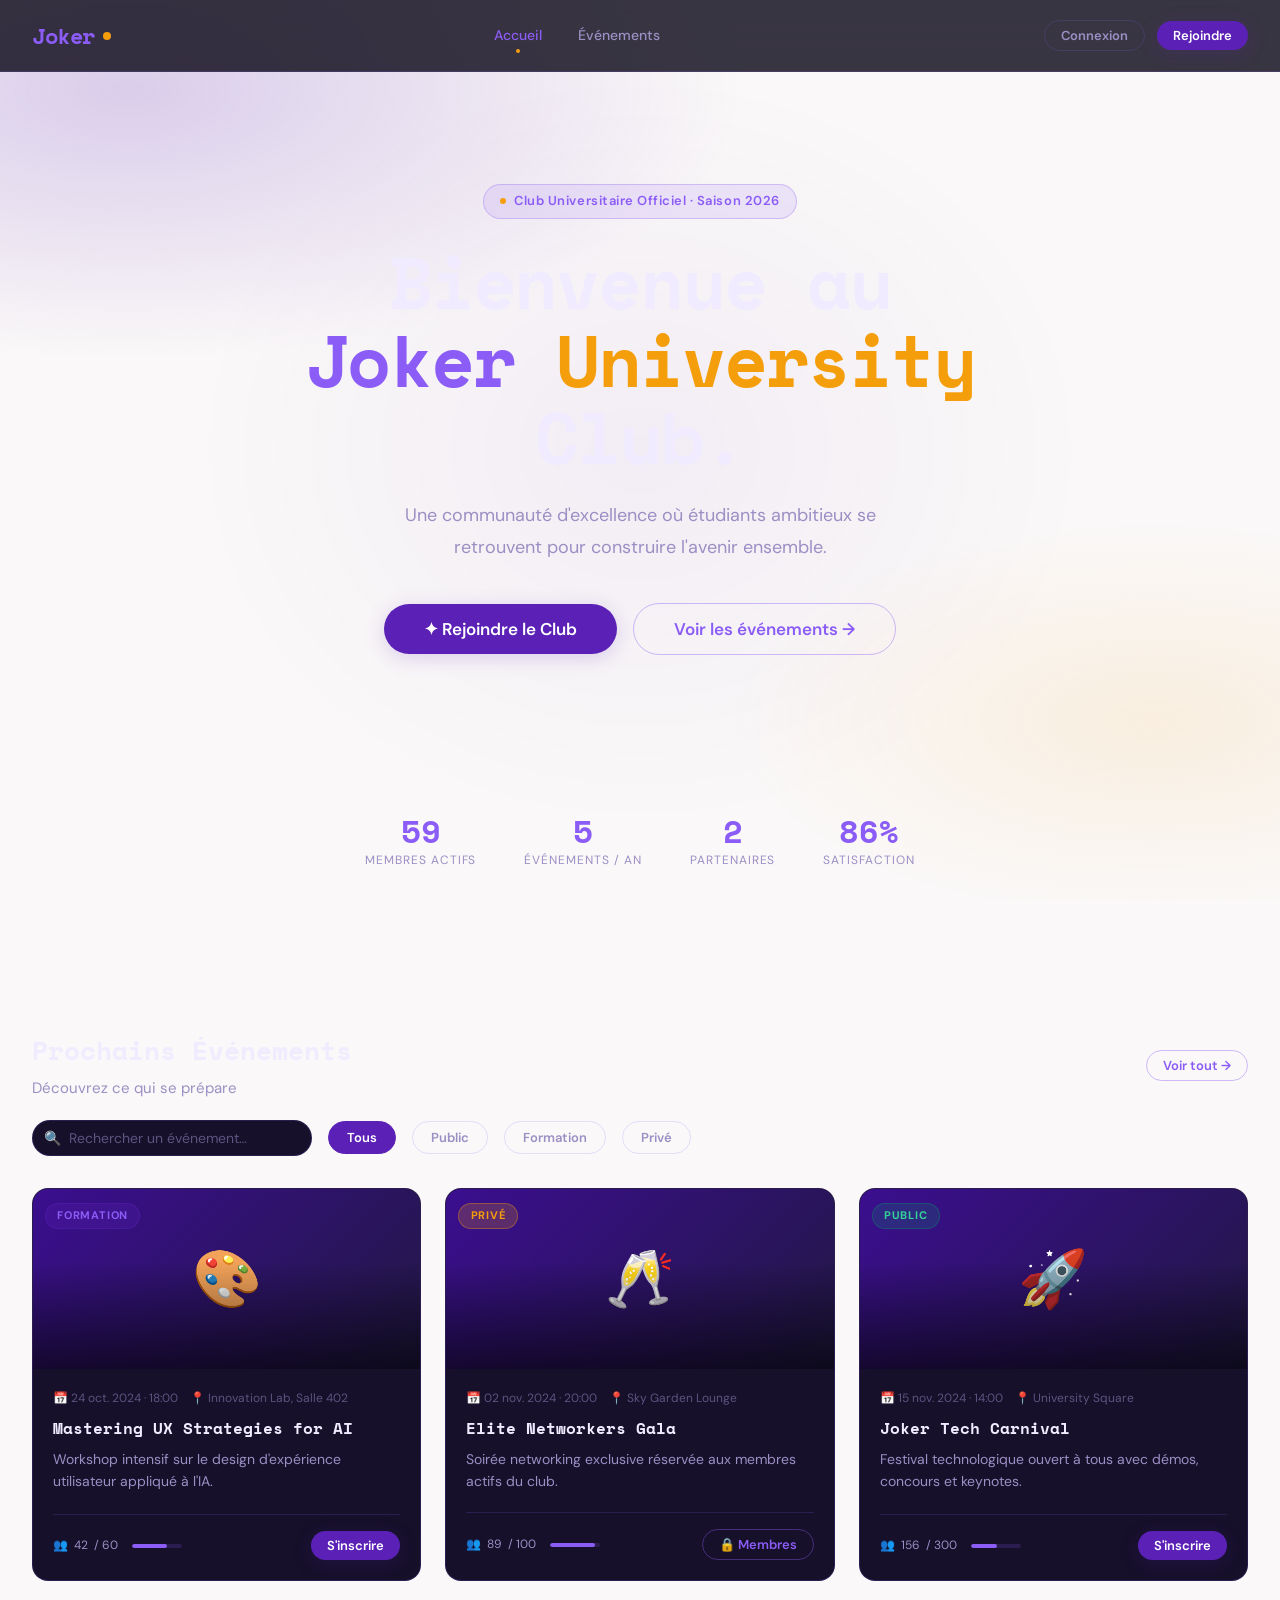
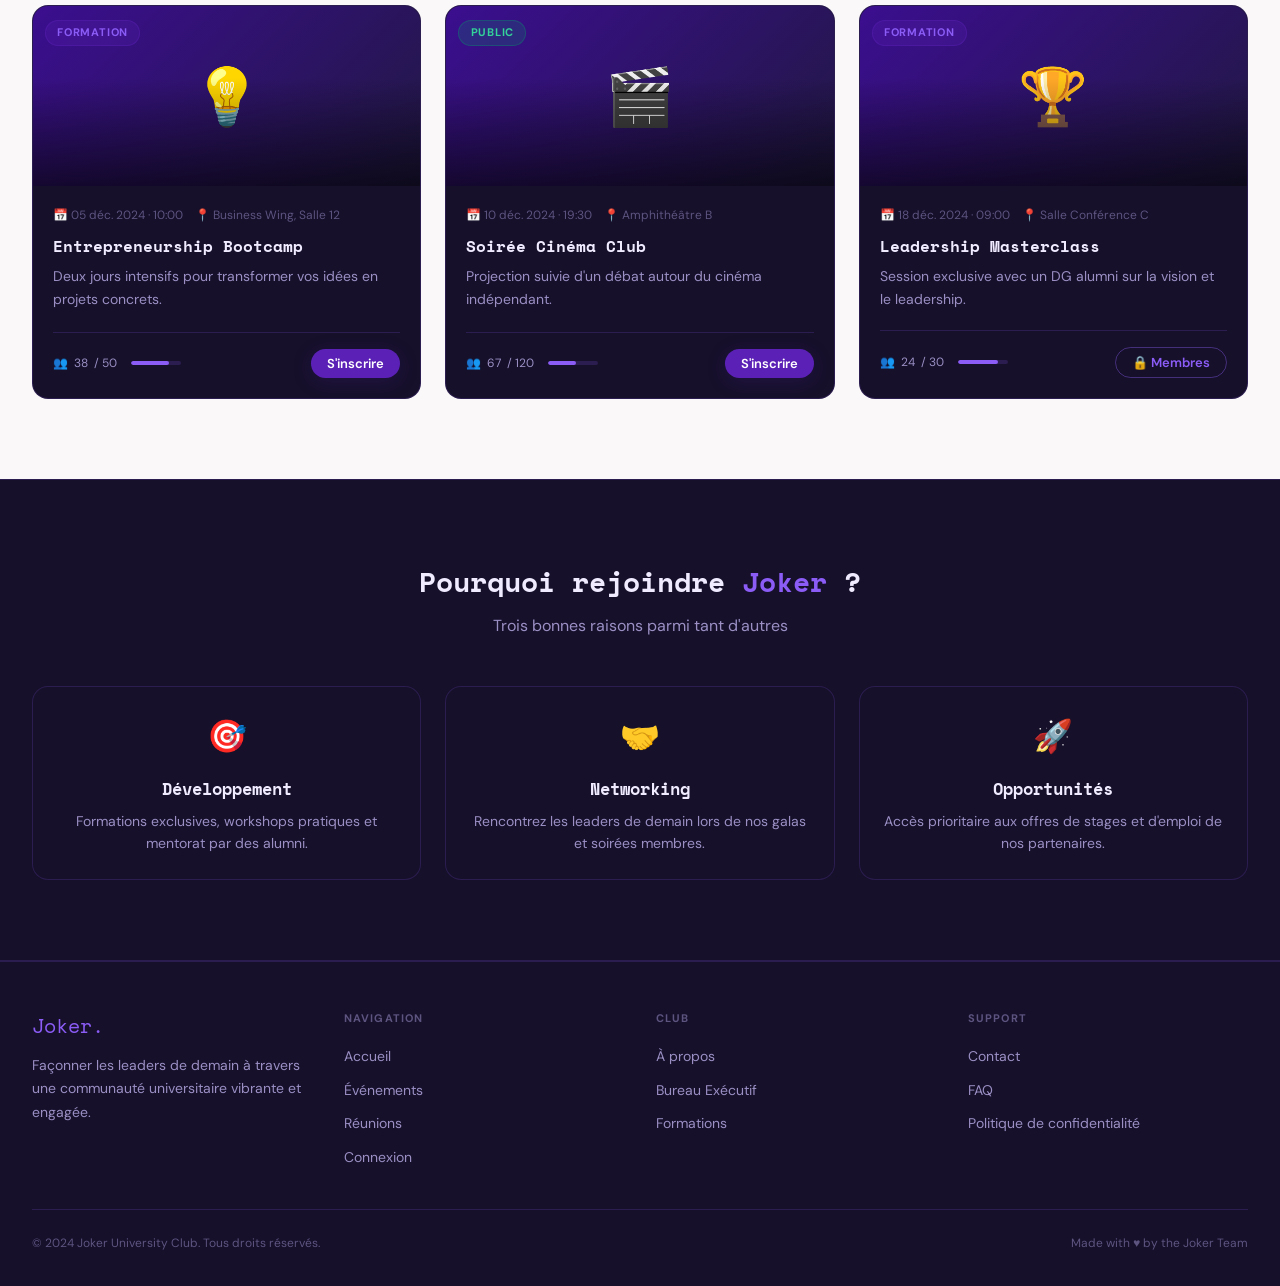
==== commit 0a6ec963: "Nouveau projet propre" ====
--- a/index.html
+++ b/index.html
@@ -1,246 +1,169 @@
 <!DOCTYPE html>
 <html lang="fr">
 <head>
-  <meta charset="UTF-8">
-  <meta name="viewport" content="width=device-width, initial-scale=1.0">
-  <title>Club Joker — Accueil</title>
-  <link rel="icon" type="image/svg+xml" href="data:image/svg+xml,<svg xmlns='http://www.w3.org/2000/svg' viewBox='0 0 100 100'><text y='.9em' font-size='90'>🃏</text></svg>">
-  <link rel="stylesheet" href="https://cdn.jsdelivr.net/npm/bootstrap@5.3.2/dist/css/bootstrap.min.css">
-  <link rel="stylesheet" href="https://cdn.jsdelivr.net/npm/bootstrap-icons@1.11.3/font/bootstrap-icons.css">
-  <link rel="stylesheet" href="style.css">
+  <meta charset="utf-8"/>
+  <meta name="viewport" content="width=device-width, initial-scale=1.0"/>
+  <title>Accueil — Joker University Club</title>
+  <link rel="stylesheet" href="css/styles.css"/>
 </head>
-<body data-page="index">
+<body>
 
-  <!-- ═══════ NAVBAR ═══════ -->
-  <nav class="navbar navbar-joker navbar-expand-lg">
-    <div class="container">
-      <a class="navbar-brand" href="index.html">
-        🃏 Club <span style="color:var(--red-light)">Joker</span>
-        <span class="brand-dot"></span>
-      </a>
-      <button class="navbar-toggler" type="button" data-bs-toggle="collapse" data-bs-target="#mainNav" aria-label="Menu">
-        <span class="navbar-toggler-icon"></span>
-      </button>
-      <div class="collapse navbar-collapse" id="mainNav">
-        <ul class="navbar-nav me-auto ms-4">
-          <li class="nav-item"><a class="nav-link active" href="index.html">Accueil</a></li>
-          <li class="nav-item"><a class="nav-link" href="evenements.html">Événements</a></li>
-          <li class="nav-item"><a class="nav-link" href="reunions.html">Réunions</a></li>
-          <li class="nav-item"><a class="nav-link" href="#a-propos">À propos</a></li>
-          <li class="nav-item"><a class="nav-link" href="#rejoindre">Nous rejoindre</a></li>
-        </ul>
-        <div class="d-flex gap-2 mt-2 mt-lg-0" id="nav-auth-links">
-          <a href="login.html" class="btn btn-joker-blue btn-sm">Connexion</a>
-          <a href="#rejoindre" class="btn btn-joker-red btn-sm">Nous rejoindre</a>
+  <div id="nav-root"></div>
+
+  <!-- HERO -->
+  <main class="page-wrapper">
+    <section class="hero">
+      <div class="container">
+        <div class="hero-eyebrow">
+          <span class="dot"></span>
+          Club Universitaire Officiel · Saison 2026
+        </div>
+        <h1 class="hero-title">
+          Bienvenue au<br>
+          <span class="highlight">Joker</span>
+          <span class="accent"> University</span><br>Club.
+        </h1>
+        <p class="hero-sub">
+          Une communauté d'excellence où étudiants ambitieux se retrouvent pour construire l'avenir ensemble.
+        </p>
+        <div class="hero-actions">
+          <button class="btn btn-primary btn-lg" id="cta-join">
+            ✦ Rejoindre le Club
+          </button>
+          <button class="btn btn-outline btn-lg" id="cta-events">
+            Voir les événements →
+          </button>
         </div>
       </div>
-    </div>
-  </nav>
+    </section>
 
-  <!-- ═══════ HERO ═══════ -->
-  <section class="hero-section">
-    <div class="container">
-      <div class="row align-items-center g-5">
-        <div class="col-lg-7 hero-content">
-          <div class="hero-badge">✨ Club Universitaire #1</div>
-          <h1 class="hero-title animate-fadeInUp">
-            Bienvenue au<br>Club <span>Joker</span>
-          </h1>
-          <p class="hero-subtitle animate-fadeInUp delay-1">
-            Un espace d'innovation, de leadership et de développement personnel pour les étudiants ambitieux. Rejoignez notre communauté et transformez vos idées en réalité.
-          </p>
-          <div class="d-flex gap-3 flex-wrap animate-fadeInUp delay-2">
-            <a href="#rejoindre" class="btn btn-joker-red">Rejoindre le club <i class="bi bi-arrow-right ms-1"></i></a>
-            <a href="evenements.html" class="btn btn-joker-outline" style="color:var(--beige);border-color:rgba(245,236,215,0.5)">Voir les événements</a>
+    <!-- STATS -->
+    <section class="section-sm">
+      <div class="container">
+        <div class="stats-row stagger" id="stats-row">
+          <div class="stat-item">
+            <div class="stat-value" data-counter="60">0</div>
+            <div class="stat-label">Membres actifs</div>
           </div>
-          <div class="hero-stats animate-fadeInUp delay-3">
-            <div class="hero-stat">
-              <span class="stat-num" data-count="120">0</span>
-              <span class="stat-label">Membres actifs</span>
-            </div>
-            <div class="hero-stat">
-              <span class="stat-num" data-count="48">0</span>
-              <span class="stat-label">Événements/an</span>
-            </div>
-            <div class="hero-stat">
-              <span class="stat-num" data-count="5">0</span>
-              <span class="stat-label">Années d'existence</span>
-            </div>
+          <div class="stat-item">
+            <div class="stat-value" data-counter="6">0</div>
+            <div class="stat-label">Événements / an</div>
           </div>
-        </div>
-        <div class="col-lg-5 d-none d-lg-block animate-fadeInUp delay-2">
-          <div class="hero-card-float">
-            <div class="card-icon">🃏</div>
-            <h4 style="color:var(--beige);font-size:1.3rem;margin-bottom:.5rem">Prochain événement</h4>
-            <p style="color:rgba(245,236,215,0.7);font-size:.9rem;margin-bottom:1.2rem">Hackathon Joker 2025 — 15 Mai</p>
-            <div class="d-flex gap-2 flex-wrap mb-3">
-              <span class="badge-status active" style="background:rgba(245,236,215,.1);color:var(--beige)">48h Innovation</span>
-              <span class="badge-status active" style="background:rgba(245,236,215,.1);color:var(--beige)">Salle B12</span>
-            </div>
-            <div class="d-flex align-items-center justify-content-between">
-              <span style="color:rgba(245,236,215,0.65);font-size:.85rem"><i class="bi bi-people-fill me-1"></i>24 / 50 inscrits</span>
-              <a href="evenements.html" class="btn btn-joker-red btn-sm">S'inscrire</a>
-            </div>
+          <div class="stat-item">
+            <div class="stat-value" data-counter="3">0</div>
+            <div class="stat-label">Partenaires</div>
+          </div>
+          <div class="stat-item">
+            <div class="stat-value" data-counter="87" data-suffix="%">0%</div>
+            <div class="stat-label">Satisfaction</div>
           </div>
         </div>
       </div>
-    </div>
-  </section>
+    </section>
 
-  <!-- ═══════ ABOUT ═══════ -->
-  <section class="about-section" id="a-propos">
-    <div class="container">
-      <div class="row align-items-center g-5">
-        <div class="col-lg-5">
-          <div class="section-heading">
-            <span class="overline">À propos du club</span>
-            <h2>Un club fait par et pour les étudiants</h2>
-            <div class="section-divider"></div>
-            <p>Fondé en 2020, le Club Joker est un espace d'épanouissement académique et personnel. Nous organisons des événements, des formations et des projets innovants pour développer les compétences de nos membres.</p>
+    <!-- UPCOMING EVENTS PREVIEW -->
+    <section class="section">
+      <div class="container">
+        <div class="section-header">
+          <div>
+            <h2 style="font-family:var(--font-display);font-size:1.625rem;font-weight:700;margin-bottom:0.25rem;">
+              Prochains Événements
+            </h2>
+            <p style="color:var(--text-muted);font-size:0.9375rem;">Découvrez ce qui se prépare</p>
           </div>
-          <a href="#rejoindre" class="btn btn-joker-blue">Rejoindre l'aventure</a>
+          <button class="btn btn-outline btn-sm" id="see-all-btn">Voir tout →</button>
         </div>
-        <div class="col-lg-7">
-          <div class="row g-3">
-            <div class="col-sm-6">
-              <div class="joker-card p-4">
-                <div class="value-icon red"><i class="bi bi-trophy-fill"></i></div>
-                <h5 class="text-blue mb-2">Excellence</h5>
-                <p class="text-muted small mb-0">Nous visons l'excellence dans tout ce que nous faisons — formation, projets et événements.</p>
-              </div>
-            </div>
-            <div class="col-sm-6">
-              <div class="joker-card p-4">
-                <div class="value-icon blue"><i class="bi bi-people-fill"></i></div>
-                <h5 class="text-blue mb-2">Communauté</h5>
-                <p class="text-muted small mb-0">Construire des liens durables entre étudiants et créer un réseau professionnel solide.</p>
-              </div>
-            </div>
-            <div class="col-sm-6">
-              <div class="joker-card p-4">
-                <div class="value-icon gold"><i class="bi bi-lightbulb-fill"></i></div>
-                <h5 class="text-blue mb-2">Innovation</h5>
-                <p class="text-muted small mb-0">Encourager la créativité et l'innovation à travers des hackathons et projets collaboratifs.</p>
-              </div>
-            </div>
-            <div class="col-sm-6">
-              <div class="joker-card p-4">
-                <div class="value-icon red"><i class="bi bi-graph-up-arrow"></i></div>
-                <h5 class="text-blue mb-2">Croissance</h5>
-                <p class="text-muted small mb-0">Des formations professionnelles pour développer vos soft skills et compétences techniques.</p>
-              </div>
-            </div>
+
+        <!-- Search -->
+        <div class="filters-bar">
+          <div class="search-input-wrap">
+            <span class="search-icon">🔍</span>
+            <input type="text" id="home-search" placeholder="Rechercher un événement…"/>
+          </div>
+          <button class="filter-pill active" data-filter="all">Tous</button>
+          <button class="filter-pill" data-filter="public">Public</button>
+          <button class="filter-pill" data-filter="formation">Formation</button>
+          <button class="filter-pill" data-filter="prive">Privé</button>
+        </div>
+
+        <div class="events-grid stagger" id="home-events-grid">
+          <!-- JS will inject cards -->
+        </div>
+      </div>
+    </section>
+
+    <!-- WHY JOIN -->
+    <section class="section" style="background:var(--bg-card);border-top:1px solid var(--border);border-bottom:1px solid var(--border);">
+      <div class="container">
+        <h2 style="font-family:var(--font-display);font-size:1.75rem;text-align:center;margin-bottom:0.5rem;">
+          Pourquoi rejoindre <span style="color:var(--primary-light)">Joker</span> ?
+        </h2>
+        <p style="text-align:center;color:var(--text-muted);margin-bottom:3rem;">Trois bonnes raisons parmi tant d'autres</p>
+        <div style="display:grid;grid-template-columns:repeat(auto-fit,minmax(220px,1fr));gap:1.5rem;" class="stagger">
+          <div class="dash-card" style="text-align:center;">
+            <div class="dash-card-icon">🎯</div>
+            <h3 style="font-family:var(--font-display);font-size:1.0625rem;margin-bottom:0.5rem;">Développement</h3>
+            <p style="font-size:0.875rem;color:var(--text-muted);">Formations exclusives, workshops pratiques et mentorat par des alumni.</p>
+          </div>
+          <div class="dash-card" style="text-align:center;">
+            <div class="dash-card-icon">🤝</div>
+            <h3 style="font-family:var(--font-display);font-size:1.0625rem;margin-bottom:0.5rem;">Networking</h3>
+            <p style="font-size:0.875rem;color:var(--text-muted);">Rencontrez les leaders de demain lors de nos galas et soirées membres.</p>
+          </div>
+          <div class="dash-card" style="text-align:center;">
+            <div class="dash-card-icon">🚀</div>
+            <h3 style="font-family:var(--font-display);font-size:1.0625rem;margin-bottom:0.5rem;">Opportunités</h3>
+            <p style="font-size:0.875rem;color:var(--text-muted);">Accès prioritaire aux offres de stages et d'emploi de nos partenaires.</p>
           </div>
         </div>
       </div>
-    </div>
-  </section>
+    </section>
+  </main>
 
-  <!-- ═══════ EVENTS ═══════ -->
-  <section class="events-section">
-    <div class="container">
-      <div class="section-heading text-center">
-        <span class="overline">Événements à venir</span>
-        <h2>Ne manquez aucun événement</h2>
-        <div class="section-divider mx-auto"></div>
-        <p class="mx-auto">Découvrez nos événements publics ouverts à tous les étudiants.</p>
+  <!-- INSCRIPTION MODAL -->
+  <div class="modal-overlay" id="modal-inscription">
+    <div class="modal anim-scale">
+      <div class="modal-header">
+        <h2 class="modal-title">S'inscrire à l'événement</h2>
+        <button class="modal-close" onclick="JokerModal.close('modal-inscription')">×</button>
       </div>
-      <div class="row g-4" id="public-events-container">
-        <!-- Rendered by JS -->
+      <div id="inscription-form-wrap">
+        <p style="color:var(--text-muted);margin-bottom:1.5rem;font-size:0.9375rem;">
+          Événement : <strong id="inscription-event-name" style="color:var(--text);"></strong>
+        </p>
+        <form id="inscription-form">
+          <div class="form-group">
+            <label class="form-label">Nom complet</label>
+            <input class="form-input" id="insc-name" type="text" placeholder="Votre nom" required/>
+            <div class="form-error" id="err-name">Ce champ est requis.</div>
+          </div>
+          <div class="form-group">
+            <label class="form-label">Email universitaire</label>
+            <input class="form-input" id="insc-email" type="email" placeholder="nom@univ.fr" required/>
+            <div class="form-error" id="err-email">Email invalide.</div>
+          </div>
+          <div class="form-group">
+            <label class="form-label">Commentaire (optionnel)</label>
+            <textarea class="form-textarea" id="insc-note" placeholder="Message pour l'organisateur…"></textarea>
+          </div>
+          <div style="display:flex;gap:0.75rem;margin-top:0.5rem;">
+            <button type="button" class="btn btn-ghost btn-block" onclick="JokerModal.close('modal-inscription')">Annuler</button>
+            <button type="submit" class="btn btn-primary btn-block">Envoyer la demande</button>
+          </div>
+        </form>
       </div>
-      <div class="text-center mt-4">
-        <a href="evenements.html" class="btn btn-joker-blue">Voir tous les événements <i class="bi bi-arrow-right ms-1"></i></a>
+      <div class="inscription-success" id="inscription-success">
+        <div class="success-icon">✅</div>
+        <h3>Demande envoyée !</h3>
+        <p>Vous recevrez une confirmation par email.<br>À bientôt à l'événement !</p>
       </div>
     </div>
-  </section>
+  </div>
 
-  <!-- ═══════ JOIN SECTION ═══════ -->
-  <section class="join-section" id="rejoindre">
-    <div class="container" style="position:relative;z-index:2;">
-      <div class="row justify-content-center">
-        <div class="col-lg-7 text-center mb-5">
-          <span class="overline text-beige" style="opacity:.8">Devenir membre</span>
-          <h2 class="text-beige mb-3" style="font-size:clamp(1.8rem,4vw,3rem)">Rejoignez le Club Joker</h2>
-          <p style="color:rgba(245,236,215,0.75);font-size:1.05rem">Envoyez une demande à notre président — nous examinerons votre candidature et vous contacterons rapidement.</p>
-        </div>
-      </div>
-      <div class="row justify-content-center">
-        <div class="col-lg-6">
-          <div class="joker-card">
-            <div class="card-body p-4">
-              <form id="join-form" class="form-joker">
-                <div class="mb-3">
-                  <label for="join-name" class="form-label">Nom complet *</label>
-                  <input type="text" class="form-control" id="join-name" placeholder="Votre nom complet" required>
-                </div>
-                <div class="mb-3">
-                  <label for="join-email" class="form-label">Email universitaire *</label>
-                  <input type="email" class="form-control" id="join-email" placeholder="votre@univ.tn" required>
-                </div>
-                <div class="mb-3">
-                  <label for="join-phone" class="form-label">Téléphone</label>
-                  <input type="tel" class="form-control" id="join-phone" placeholder="XX XXX XXX">
-                </div>
-                <div class="mb-4">
-                  <label for="join-message" class="form-label">Pourquoi souhaitez-vous rejoindre le club ? *</label>
-                  <textarea class="form-control" id="join-message" rows="3" placeholder="Dites-nous ce qui vous motive..." required></textarea>
-                </div>
-                <button type="submit" class="btn btn-joker-blue w-100">
-                  <i class="bi bi-send-fill me-2"></i>Envoyer ma candidature
-                </button>
-              </form>
-            </div>
-          </div>
-        </div>
-      </div>
-    </div>
-  </section>
+  <div id="footer-root"></div>
+  <div id="toast-container"></div>
 
-  <!-- ═══════ FOOTER ═══════ -->
-  <footer class="footer-joker">
-    <div class="container">
-      <div class="row g-4">
-        <div class="col-lg-4">
-          <div class="footer-brand mb-2">🃏 Club <span style="color:var(--red-light)">Joker</span></div>
-          <p class="small" style="color:rgba(245,236,215,0.55)">Un club universitaire dédié à l'innovation, le leadership et la croissance personnelle de ses membres.</p>
-        </div>
-        <div class="col-lg-2 col-sm-4">
-          <div class="fw-bold mb-2 small" style="color:var(--beige);letter-spacing:.5px">Navigation</div>
-          <ul class="list-unstyled small">
-            <li class="mb-1"><a href="index.html">Accueil</a></li>
-            <li class="mb-1"><a href="evenements.html">Événements</a></li>
-            <li class="mb-1"><a href="reunions.html">Réunions</a></li>
-            <li class="mb-1"><a href="#rejoindre">Nous rejoindre</a></li>
-          </ul>
-        </div>
-        <div class="col-lg-2 col-sm-4">
-          <div class="fw-bold mb-2 small" style="color:var(--beige);letter-spacing:.5px">Compte</div>
-          <ul class="list-unstyled small">
-            <li class="mb-1"><a href="login.html">Connexion</a></li>
-            <li class="mb-1"><a href="dashboard_membre.html">Dashboard Membre</a></li>
-            <li class="mb-1"><a href="dashboard_admin.html">Dashboard Admin</a></li>
-          </ul>
-        </div>
-        <div class="col-lg-4 col-sm-4">
-          <div class="fw-bold mb-2 small" style="color:var(--beige);letter-spacing:.5px">Contact</div>
-          <ul class="list-unstyled small">
-            <li class="mb-1"><i class="bi bi-envelope-fill me-2 text-red"></i>joker@univ.tn</li>
-            <li class="mb-1"><i class="bi bi-geo-alt-fill me-2 text-red"></i>Campus Universitaire, Tunis</li>
-            <li class="mb-1"><i class="bi bi-instagram me-2 text-red"></i>@clubjoker.univ</li>
-          </ul>
-        </div>
-      </div>
-      <hr class="footer-divider">
-      <div class="row align-items-center">
-        <div class="col-sm-6 small" style="color:rgba(245,236,215,0.4)">© 2025 Club Joker. Tous droits réservés.</div>
-        <div class="col-sm-6 text-sm-end mt-2 mt-sm-0">
-          <span class="small" style="color:rgba(245,236,215,0.35)">Fait avec ❤️ par les membres du club</span>
-        </div>
-      </div>
-    </div>
-  </footer>
-
-  <script src="https://cdn.jsdelivr.net/npm/bootstrap@5.3.2/dist/js/bootstrap.bundle.min.js"></script>
-  <script src="script.js"></script>
+  <script src="js/navigation.js"></script>
+  <script src="js/index.js"></script>
 </body>
 </html>
--- a/css/styles.css
+++ b/css/styles.css
@@ -0,0 +1,1044 @@
+/* ============================================================
+   JOKER UNIVERSITY CLUB — Global Styles
+   Font: Clash Display + DM Sans
+   Theme: Bold editorial, deep violet + amber accent
+   ============================================================ */
+
+@import url('https://fonts.googleapis.com/css2?family=DM+Sans:ital,wght@0,300;0,400;0,500;0,600;0,700;1,400&family=Space+Mono:wght@400;700&display=swap');
+
+/* --- Design Tokens --- */
+:root {
+  --primary:        #5b21b6;
+  --primary-dark:   #3b0e8f;
+  --primary-light:  #8b5cf6;
+  --primary-glow:   rgba(91,33,182,0.18);
+  --accent:         #f59e0b;
+  --accent-dark:    #d97706;
+  --accent-light:   #fde68a;
+  --danger:         #dc2626;
+  --success:        #059669;
+  --warning:        #d97706;
+
+  --bg:             #faf8f8;
+  --bg-card:        #16102a;
+  --bg-card-hover:  #1e1638;
+  --bg-elevated:    #211843;
+  --border:         rgba(139,92,246,0.18);
+  --border-bright:  rgba(139,92,246,0.4);
+
+  --text:           #f0ebff;
+  --text-muted:     #9b8fc4;
+  --text-faint:     #5e5480;
+
+  --font-display:   'Space Mono', monospace;
+  --font-body:      'DM Sans', sans-serif;
+
+  --radius-sm:  0.375rem;
+  --radius-md:  0.625rem;
+  --radius-lg:  1rem;
+  --radius-xl:  1.5rem;
+  --radius-full: 9999px;
+
+  --shadow-sm:  0 2px 8px rgba(0,0,0,0.3);
+  --shadow-md:  0 8px 32px rgba(0,0,0,0.4);
+  --shadow-lg:  0 20px 60px rgba(0,0,0,0.5);
+  --shadow-glow: 0 0 40px rgba(91,33,182,0.35);
+  --shadow-accent: 0 0 40px rgba(245,158,11,0.25);
+
+  --nav-h: 72px;
+  --transition: 0.22s cubic-bezier(0.4,0,0.2,1);
+}
+
+/* --- Reset --- */
+*, *::before, *::after { box-sizing: border-box; margin: 0; padding: 0; }
+html { scroll-behavior: smooth; }
+body {
+  font-family: var(--font-body);
+  background: var(--bg);
+  color: var(--text);
+  line-height: 1.6;
+  -webkit-font-smoothing: antialiased;
+  overflow-x: hidden;
+}
+img { max-width: 100%; display: block; }
+a { text-decoration: none; color: inherit; }
+input, select, button, textarea { font-family: var(--font-body); }
+ul { list-style: none; }
+
+/* --- Animated background --- */
+body::before {
+  content: '';
+  position: fixed;
+  inset: 0;
+  background:
+    radial-gradient(ellipse 80% 50% at 10% 10%, rgba(91,33,182,0.2) 0%, transparent 60%),
+    radial-gradient(ellipse 60% 40% at 90% 80%, rgba(245,158,11,0.1) 0%, transparent 55%),
+    radial-gradient(ellipse 50% 60% at 50% 50%, rgba(91,33,182,0.05) 0%, transparent 70%);
+  pointer-events: none;
+  z-index: 0;
+}
+
+/* ============================================================
+   NAVIGATION
+   ============================================================ */
+.nav-header {
+  position: fixed;
+  top: 0; left: 0; right: 0;
+  height: var(--nav-h);
+  z-index: 100;
+  background: rgba(14,10,26,0.82);
+  backdrop-filter: blur(24px);
+  -webkit-backdrop-filter: blur(24px);
+  border-bottom: 1px solid var(--border);
+}
+.nav-inner {
+  max-width: 1320px;
+  margin: 0 auto;
+  height: 100%;
+  padding: 0 2rem;
+  display: flex;
+  align-items: center;
+  justify-content: space-between;
+  gap: 2rem;
+}
+.nav-logo {
+  font-family: var(--font-display);
+  font-size: 1.375rem;
+  font-weight: 700;
+  color: var(--primary-light);
+  letter-spacing: -0.02em;
+  cursor: pointer;
+  transition: color var(--transition);
+  display: flex;
+  align-items: center;
+  gap: 0.5rem;
+}
+.nav-logo .logo-dot {
+  width: 8px; height: 8px;
+  background: var(--accent);
+  border-radius: 50%;
+  display: inline-block;
+  animation: pulse-dot 2s infinite;
+}
+@keyframes pulse-dot {
+  0%,100% { opacity: 1; transform: scale(1); }
+  50% { opacity: 0.5; transform: scale(0.7); }
+}
+.nav-links {
+  display: flex;
+  align-items: center;
+  gap: 0.25rem;
+}
+.nav-links a {
+  font-size: 0.875rem;
+  font-weight: 500;
+  color: var(--text-muted);
+  padding: 0.5rem 1rem;
+  border-radius: var(--radius-md);
+  transition: color var(--transition), background var(--transition);
+  position: relative;
+}
+.nav-links a:hover { color: var(--text); background: rgba(255,255,255,0.05); }
+.nav-links a.active { color: var(--primary-light); }
+.nav-links a.active::after {
+  content: '';
+  position: absolute;
+  bottom: 2px; left: 50%;
+  transform: translateX(-50%);
+  width: 4px; height: 4px;
+  background: var(--accent);
+  border-radius: 50%;
+}
+.nav-actions { display: flex; align-items: center; gap: 0.75rem; }
+
+/* User badge shown when logged in */
+.nav-user-badge {
+  display: none;
+  align-items: center;
+  gap: 0.5rem;
+  padding: 0.375rem 0.875rem;
+  background: var(--bg-elevated);
+  border: 1px solid var(--border);
+  border-radius: var(--radius-full);
+  font-size: 0.8125rem;
+  font-weight: 600;
+  color: var(--primary-light);
+}
+.nav-user-badge.visible { display: flex; }
+.nav-user-dot {
+  width: 7px; height: 7px;
+  background: var(--success);
+  border-radius: 50%;
+}
+
+/* ============================================================
+   BUTTONS
+   ============================================================ */
+.btn {
+  display: inline-flex;
+  align-items: center;
+  justify-content: center;
+  gap: 0.5rem;
+  padding: 0.625rem 1.5rem;
+  border-radius: var(--radius-full);
+  font-family: var(--font-body);
+  font-size: 0.9375rem;
+  font-weight: 600;
+  border: none;
+  cursor: pointer;
+  transition: all var(--transition);
+  white-space: nowrap;
+  position: relative;
+  overflow: hidden;
+}
+.btn::after {
+  content: '';
+  position: absolute;
+  inset: 0;
+  background: rgba(255,255,255,0);
+  transition: background 0.15s;
+}
+.btn:hover::after { background: rgba(255,255,255,0.07); }
+.btn:active { transform: scale(0.96); }
+
+.btn-primary {
+  background: var(--primary);
+  color: #fff;
+  box-shadow: 0 4px 20px var(--primary-glow);
+}
+.btn-primary:hover { background: var(--primary-dark); box-shadow: var(--shadow-glow); }
+
+.btn-accent {
+  background: var(--accent);
+  color: #1a0e00;
+  box-shadow: 0 4px 20px rgba(245,158,11,0.25);
+}
+.btn-accent:hover { background: var(--accent-dark); box-shadow: var(--shadow-accent); }
+
+.btn-outline {
+  background: transparent;
+  color: var(--primary-light);
+  border: 1.5px solid var(--border-bright);
+}
+.btn-outline:hover { background: var(--primary-glow); border-color: var(--primary-light); }
+
+.btn-ghost {
+  background: transparent;
+  color: var(--text-muted);
+  border: 1.5px solid var(--border);
+}
+.btn-ghost:hover { color: var(--text); background: rgba(255,255,255,0.05); }
+
+.btn-danger {
+  background: var(--danger);
+  color: #fff;
+}
+.btn-danger:hover { background: #b91c1c; }
+
+.btn-sm { padding: 0.375rem 1rem; font-size: 0.8125rem; }
+.btn-lg { padding: 0.875rem 2.5rem; font-size: 1.0625rem; }
+.btn-block { width: 100%; }
+
+.btn-icon {
+  width: 36px; height: 36px;
+  padding: 0;
+  border-radius: var(--radius-md);
+  background: var(--bg-elevated);
+  border: 1px solid var(--border);
+  color: var(--text-muted);
+  display: inline-flex;
+  align-items: center;
+  justify-content: center;
+  cursor: pointer;
+  transition: all var(--transition);
+}
+.btn-icon:hover { color: var(--text); border-color: var(--border-bright); }
+.btn-icon svg { width: 16px; height: 16px; }
+
+/* ============================================================
+   LAYOUT
+   ============================================================ */
+.page-wrapper {
+  padding-top: var(--nav-h);
+  min-height: 100vh;
+  position: relative;
+  z-index: 1;
+}
+.container {
+  max-width: 1320px;
+  margin: 0 auto;
+  padding: 0 2rem;
+}
+.section { padding: 5rem 0; }
+.section-sm { padding: 3rem 0; }
+
+/* ============================================================
+   CARDS
+   ============================================================ */
+.card {
+  background: var(--bg-card);
+  border: 1px solid var(--border);
+  border-radius: var(--radius-lg);
+  transition: transform var(--transition), box-shadow var(--transition), border-color var(--transition);
+  overflow: hidden;
+}
+.card:hover {
+  transform: translateY(-4px);
+  box-shadow: var(--shadow-lg);
+  border-color: var(--border-bright);
+}
+
+/* ============================================================
+   BADGES
+   ============================================================ */
+.badge {
+  display: inline-flex;
+  align-items: center;
+  gap: 0.3rem;
+  padding: 0.2rem 0.7rem;
+  border-radius: var(--radius-full);
+  font-size: 0.6875rem;
+  font-weight: 700;
+  text-transform: uppercase;
+  letter-spacing: 0.07em;
+}
+.badge-primary  { background: rgba(91,33,182,0.25); color: var(--primary-light); border: 1px solid rgba(91,33,182,0.4); }
+.badge-accent   { background: rgba(245,158,11,0.2); color: var(--accent); border: 1px solid rgba(245,158,11,0.35); }
+.badge-success  { background: rgba(5,150,105,0.2); color: #34d399; border: 1px solid rgba(5,150,105,0.35); }
+.badge-danger   { background: rgba(220,38,38,0.2); color: #f87171; border: 1px solid rgba(220,38,38,0.35); }
+.badge-muted    { background: rgba(255,255,255,0.06); color: var(--text-muted); border: 1px solid var(--border); }
+
+/* ============================================================
+   FORMS
+   ============================================================ */
+.form-group { margin-bottom: 1.25rem; }
+.form-label {
+  display: block;
+  font-size: 0.8125rem;
+  font-weight: 600;
+  color: var(--text-muted);
+  margin-bottom: 0.4rem;
+  text-transform: uppercase;
+  letter-spacing: 0.06em;
+}
+.form-input, .form-select, .form-textarea {
+  width: 100%;
+  background: var(--bg-elevated);
+  border: 1px solid var(--border);
+  border-radius: var(--radius-md);
+  padding: 0.75rem 1rem;
+  font-family: var(--font-body);
+  font-size: 0.9375rem;
+  color: var(--text);
+  outline: none;
+  transition: border-color var(--transition), box-shadow var(--transition);
+}
+.form-input:focus, .form-select:focus, .form-textarea:focus {
+  border-color: var(--primary-light);
+  box-shadow: 0 0 0 3px rgba(139,92,246,0.15);
+}
+.form-input::placeholder, .form-textarea::placeholder { color: var(--text-faint); }
+.form-select { cursor: pointer; }
+.form-select option { background: var(--bg-elevated); }
+.form-textarea { resize: vertical; min-height: 100px; }
+.form-row { display: grid; grid-template-columns: 1fr 1fr; gap: 1rem; }
+.form-error {
+  font-size: 0.75rem;
+  color: #f87171;
+  margin-top: 0.3rem;
+  display: none;
+}
+.form-error.show { display: block; }
+
+/* ============================================================
+   MODAL
+   ============================================================ */
+.modal-overlay {
+  position: fixed;
+  inset: 0;
+  background: rgba(0,0,0,0.7);
+  backdrop-filter: blur(6px);
+  z-index: 200;
+  display: none;
+  align-items: center;
+  justify-content: center;
+  padding: 2rem;
+  animation: fadeIn 0.2s ease;
+}
+.modal-overlay.open { display: flex; }
+.modal {
+  background: var(--bg-card);
+  border: 1px solid var(--border-bright);
+  border-radius: var(--radius-xl);
+  padding: 2rem;
+  width: 100%;
+  max-width: 520px;
+  max-height: 90vh;
+  overflow-y: auto;
+  position: relative;
+  animation: slideUp 0.3s cubic-bezier(0.16,1,0.3,1);
+}
+.modal-header {
+  display: flex;
+  align-items: center;
+  justify-content: space-between;
+  margin-bottom: 1.5rem;
+}
+.modal-title {
+  font-family: var(--font-display);
+  font-size: 1.125rem;
+  font-weight: 700;
+  color: var(--text);
+}
+.modal-close {
+  background: none;
+  border: none;
+  color: var(--text-muted);
+  cursor: pointer;
+  font-size: 1.5rem;
+  line-height: 1;
+  padding: 0.25rem;
+  transition: color var(--transition);
+}
+.modal-close:hover { color: var(--text); }
+
+/* ============================================================
+   TOAST
+   ============================================================ */
+#toast-container {
+  position: fixed;
+  bottom: 1.5rem;
+  right: 1.5rem;
+  z-index: 9999;
+  display: flex;
+  flex-direction: column;
+  gap: 0.5rem;
+  pointer-events: none;
+}
+.toast {
+  padding: 0.875rem 1.25rem;
+  border-radius: var(--radius-md);
+  font-size: 0.875rem;
+  font-weight: 600;
+  color: #fff;
+  pointer-events: auto;
+  animation: slideUp 0.3s cubic-bezier(0.16,1,0.3,1);
+  display: flex;
+  align-items: center;
+  gap: 0.625rem;
+  min-width: 260px;
+  max-width: 360px;
+  border: 1px solid rgba(255,255,255,0.12);
+  backdrop-filter: blur(12px);
+}
+.toast.success  { background: rgba(5,150,105,0.9); }
+.toast.error    { background: rgba(220,38,38,0.9); }
+.toast.warning  { background: rgba(217,119,6,0.9); }
+.toast.info     { background: rgba(91,33,182,0.9); }
+.toast.removing {
+  opacity: 0;
+  transform: translateX(16px);
+  transition: all 0.25s ease;
+}
+
+/* ============================================================
+   FOOTER
+   ============================================================ */
+.site-footer {
+  background: var(--bg-card);
+  border-top: 1px solid var(--border);
+  padding: 3rem 0 2rem;
+  position: relative;
+  z-index: 1;
+}
+.footer-grid {
+  display: grid;
+  grid-template-columns: 1fr 1fr 1fr 1fr;
+  gap: 2rem;
+}
+.footer-brand-name {
+  font-family: var(--font-display);
+  font-size: 1.25rem;
+  color: var(--primary-light);
+  margin-bottom: 0.75rem;
+}
+.footer-brand-desc { font-size: 0.875rem; color: var(--text-muted); line-height: 1.7; }
+.footer-col-title {
+  font-size: 0.6875rem;
+  font-weight: 700;
+  text-transform: uppercase;
+  letter-spacing: 0.1em;
+  color: var(--text-faint);
+  margin-bottom: 1rem;
+}
+.footer-col ul { display: flex; flex-direction: column; gap: 0.5rem; }
+.footer-col a { font-size: 0.875rem; color: var(--text-muted); transition: color var(--transition); }
+.footer-col a:hover { color: var(--primary-light); }
+.footer-bottom {
+  margin-top: 2.5rem;
+  padding-top: 1.5rem;
+  border-top: 1px solid var(--border);
+  display: flex;
+  justify-content: space-between;
+  align-items: center;
+  flex-wrap: wrap;
+  gap: 1rem;
+  font-size: 0.75rem;
+  color: var(--text-faint);
+}
+
+/* ============================================================
+   PAGE-SPECIFIC: HERO
+   ============================================================ */
+.hero {
+  padding: 7rem 0 5rem;
+  text-align: center;
+  position: relative;
+}
+.hero-eyebrow {
+  display: inline-flex;
+  align-items: center;
+  gap: 0.5rem;
+  padding: 0.375rem 1rem;
+  background: rgba(139,92,246,0.12);
+  border: 1px solid rgba(139,92,246,0.3);
+  border-radius: var(--radius-full);
+  font-size: 0.8125rem;
+  font-weight: 600;
+  color: var(--primary-light);
+  letter-spacing: 0.04em;
+  margin-bottom: 1.5rem;
+}
+.hero-eyebrow .dot { width: 6px; height: 6px; background: var(--accent); border-radius: 50%; }
+.hero-title {
+  font-family: var(--font-display);
+  font-size: clamp(2.5rem, 6vw, 4.5rem);
+  font-weight: 700;
+  line-height: 1.08;
+  letter-spacing: -0.03em;
+  margin-bottom: 1.5rem;
+}
+.hero-title .highlight {
+  color: var(--primary-light);
+  position: relative;
+}
+.hero-title .accent { color: var(--accent); }
+.hero-sub {
+  font-size: 1.125rem;
+  color: var(--text-muted);
+  max-width: 540px;
+  margin: 0 auto 2.5rem;
+  line-height: 1.75;
+}
+.hero-actions { display: flex; align-items: center; justify-content: center; gap: 1rem; flex-wrap: wrap; }
+
+/* Stats row */
+.stats-row {
+  display: flex;
+  align-items: center;
+  justify-content: center;
+  gap: 3rem;
+  flex-wrap: wrap;
+  padding: 2rem 0;
+}
+.stat-item { text-align: center; }
+.stat-value {
+  font-family: var(--font-display);
+  font-size: 2rem;
+  font-weight: 700;
+  color: var(--primary-light);
+  line-height: 1;
+}
+.stat-label { font-size: 0.75rem; color: var(--text-muted); text-transform: uppercase; letter-spacing: 0.08em; margin-top: 0.25rem; }
+
+/* ============================================================
+   EVENT CARDS
+   ============================================================ */
+.events-grid {
+  display: grid;
+  grid-template-columns: repeat(auto-fill, minmax(320px, 1fr));
+  gap: 1.5rem;
+}
+.event-card {
+  background: var(--bg-card);
+  border: 1px solid var(--border);
+  border-radius: var(--radius-lg);
+  overflow: hidden;
+  transition: transform var(--transition), box-shadow var(--transition), border-color var(--transition);
+  display: flex;
+  flex-direction: column;
+}
+.event-card:hover {
+  transform: translateY(-6px);
+  box-shadow: 0 24px 60px rgba(0,0,0,0.5), var(--shadow-glow);
+  border-color: var(--border-bright);
+}
+.event-img {
+  height: 180px;
+  position: relative;
+  overflow: hidden;
+  background: linear-gradient(135deg, var(--primary-dark), var(--bg-elevated));
+  display: flex;
+  align-items: center;
+  justify-content: center;
+}
+.event-img-emoji { font-size: 3.5rem; }
+.event-img-overlay {
+  position: absolute;
+  inset: 0;
+  background: linear-gradient(to bottom, transparent 40%, rgba(0,0,0,0.6));
+}
+.event-img-badge {
+  position: absolute;
+  top: 0.75rem; left: 0.75rem;
+}
+.event-body { padding: 1.25rem; flex: 1; display: flex; flex-direction: column; }
+.event-meta {
+  display: flex;
+  align-items: center;
+  gap: 0.75rem;
+  font-size: 0.75rem;
+  color: var(--text-faint);
+  margin-bottom: 0.625rem;
+}
+.event-title {
+  font-family: var(--font-display);
+  font-size: 1rem;
+  font-weight: 700;
+  color: var(--text);
+  margin-bottom: 0.5rem;
+  line-height: 1.35;
+}
+.event-desc {
+  font-size: 0.875rem;
+  color: var(--text-muted);
+  line-height: 1.6;
+  flex: 1;
+  margin-bottom: 1.25rem;
+}
+.event-footer {
+  display: flex;
+  align-items: center;
+  justify-content: space-between;
+  padding-top: 1rem;
+  border-top: 1px solid var(--border);
+  gap: 0.5rem;
+}
+.event-participants {
+  font-size: 0.75rem;
+  color: var(--text-muted);
+  display: flex;
+  align-items: center;
+  gap: 0.375rem;
+}
+
+/* ============================================================
+   MEETING CARDS (GRID)
+   ============================================================ */
+.meetings-grid {
+  display: grid;
+  grid-template-columns: repeat(auto-fill, minmax(280px, 1fr));
+  gap: 1.25rem;
+}
+.meeting-card {
+  background: var(--bg-card);
+  border: 1px solid var(--border);
+  border-radius: var(--radius-lg);
+  padding: 1.5rem;
+  transition: transform var(--transition), border-color var(--transition);
+}
+.meeting-card:hover { transform: translateY(-3px); border-color: var(--border-bright); }
+.meeting-card-header {
+  display: flex;
+  align-items: flex-start;
+  justify-content: space-between;
+  margin-bottom: 1rem;
+}
+.meeting-type-icon {
+  width: 44px; height: 44px;
+  border-radius: var(--radius-md);
+  background: var(--primary-glow);
+  border: 1px solid rgba(139,92,246,0.3);
+  display: flex;
+  align-items: center;
+  justify-content: center;
+  font-size: 1.25rem;
+}
+.meeting-title {
+  font-family: var(--font-display);
+  font-size: 0.9375rem;
+  font-weight: 700;
+  color: var(--text);
+  margin-bottom: 0.375rem;
+}
+.meeting-meta { font-size: 0.8125rem; color: var(--text-muted); }
+
+/* ============================================================
+   TASK ITEMS
+   ============================================================ */
+.task-list { display: flex; flex-direction: column; gap: 0.625rem; }
+.task-item {
+  background: var(--bg-card);
+  border: 1px solid var(--border);
+  border-radius: var(--radius-md);
+  padding: 1rem 1.25rem;
+  display: flex;
+  align-items: center;
+  gap: 1rem;
+  transition: all var(--transition);
+}
+.task-item:hover { border-color: var(--border-bright); background: var(--bg-card-hover); }
+.task-item.done { opacity: 0.5; }
+.task-item.done .task-title { text-decoration: line-through; }
+.task-check {
+  width: 20px; height: 20px;
+  border-radius: 5px;
+  border: 2px solid var(--border-bright);
+  background: transparent;
+  cursor: pointer;
+  display: flex;
+  align-items: center;
+  justify-content: center;
+  transition: all var(--transition);
+  flex-shrink: 0;
+}
+.task-check.checked { background: var(--primary); border-color: var(--primary); }
+.task-check.checked::after { content: '✓'; font-size: 0.75rem; color: #fff; }
+.task-title { font-weight: 500; font-size: 0.9375rem; flex: 1; }
+.task-due { font-size: 0.75rem; color: var(--text-muted); }
+.task-priority-bar {
+  width: 4px;
+  align-self: stretch;
+  border-radius: 4px;
+  flex-shrink: 0;
+}
+.priority-high { background: var(--danger); }
+.priority-med  { background: var(--accent); }
+.priority-low  { background: var(--success); }
+
+/* ============================================================
+   DASHBOARD COMPONENTS
+   ============================================================ */
+.dash-grid {
+  display: grid;
+  grid-template-columns: repeat(auto-fill, minmax(220px, 1fr));
+  gap: 1.25rem;
+  margin-bottom: 2.5rem;
+}
+.dash-card {
+  background: var(--bg-card);
+  border: 1px solid var(--border);
+  border-radius: var(--radius-lg);
+  padding: 1.5rem;
+  transition: all var(--transition);
+}
+.dash-card:hover { border-color: var(--border-bright); box-shadow: var(--shadow-md); }
+.dash-card-icon {
+  font-size: 2rem;
+  margin-bottom: 0.75rem;
+}
+.dash-card-value {
+  font-family: var(--font-display);
+  font-size: 2rem;
+  font-weight: 700;
+  color: var(--primary-light);
+  line-height: 1;
+  margin-bottom: 0.25rem;
+}
+.dash-card-label { font-size: 0.8125rem; color: var(--text-muted); }
+
+.section-header {
+  display: flex;
+  align-items: center;
+  justify-content: space-between;
+  margin-bottom: 1.25rem;
+  flex-wrap: wrap;
+  gap: 0.75rem;
+}
+.section-title {
+  font-family: var(--font-display);
+  font-size: 1.125rem;
+  font-weight: 700;
+  color: var(--text);
+}
+
+/* Members table */
+.members-table {
+  width: 100%;
+  border-collapse: collapse;
+  font-size: 0.875rem;
+}
+.members-table th {
+  text-align: left;
+  padding: 0.75rem 1rem;
+  font-size: 0.6875rem;
+  font-weight: 700;
+  text-transform: uppercase;
+  letter-spacing: 0.08em;
+  color: var(--text-faint);
+  border-bottom: 1px solid var(--border);
+}
+.members-table td {
+  padding: 0.875rem 1rem;
+  border-bottom: 1px solid rgba(139,92,246,0.07);
+  color: var(--text-muted);
+  transition: background var(--transition);
+}
+.members-table tr:hover td { background: rgba(255,255,255,0.02); }
+.member-name { font-weight: 600; color: var(--text); }
+.member-avatar {
+  width: 32px; height: 32px;
+  border-radius: 50%;
+  background: linear-gradient(135deg, var(--primary), var(--primary-light));
+  display: inline-flex;
+  align-items: center;
+  justify-content: center;
+  font-size: 0.8125rem;
+  font-weight: 700;
+  color: #fff;
+  margin-right: 0.5rem;
+}
+
+/* ============================================================
+   LOGIN PAGE
+   ============================================================ */
+.login-page {
+  min-height: 100vh;
+  display: flex;
+  align-items: center;
+  justify-content: center;
+  padding: 2rem;
+  position: relative;
+  z-index: 1;
+}
+.login-card {
+  background: var(--bg-card);
+  border: 1px solid var(--border-bright);
+  border-radius: var(--radius-xl);
+  padding: 2.5rem;
+  width: 100%;
+  max-width: 460px;
+  box-shadow: var(--shadow-lg), var(--shadow-glow);
+}
+.login-logo {
+  text-align: center;
+  font-family: var(--font-display);
+  font-size: 2rem;
+  color: var(--primary-light);
+  margin-bottom: 0.5rem;
+}
+.login-sub {
+  text-align: center;
+  font-size: 0.875rem;
+  color: var(--text-muted);
+  margin-bottom: 2rem;
+}
+.role-pills {
+  display: flex;
+  background: var(--bg-elevated);
+  padding: 4px;
+  border-radius: var(--radius-full);
+  margin-bottom: 1.75rem;
+}
+.role-pill {
+  flex: 1;
+  text-align: center;
+  padding: 0.5rem;
+  border-radius: var(--radius-full);
+  font-size: 0.8125rem;
+  font-weight: 600;
+  color: var(--text-muted);
+  cursor: pointer;
+  transition: all var(--transition);
+  border: none;
+  background: transparent;
+}
+.role-pill.active { background: var(--primary); color: #fff; }
+
+/* ============================================================
+   PAGE HERO VARIATION (for inner pages)
+   ============================================================ */
+.page-hero {
+  padding: 3.5rem 0 2.5rem;
+  border-bottom: 1px solid var(--border);
+  margin-bottom: 3rem;
+}
+.page-hero-inner {
+  display: flex;
+  align-items: flex-end;
+  justify-content: space-between;
+  gap: 2rem;
+  flex-wrap: wrap;
+}
+.page-hero h1 {
+  font-family: var(--font-display);
+  font-size: clamp(1.75rem, 4vw, 2.75rem);
+  font-weight: 700;
+  line-height: 1.1;
+  letter-spacing: -0.03em;
+}
+.page-hero p {
+  color: var(--text-muted);
+  margin-top: 0.5rem;
+  font-size: 0.9375rem;
+  max-width: 480px;
+}
+
+/* ============================================================
+   FILTERS BAR
+   ============================================================ */
+.filters-bar {
+  display: flex;
+  align-items: center;
+  gap: 1rem;
+  margin-bottom: 2rem;
+  flex-wrap: wrap;
+}
+.filter-pill {
+  padding: 0.4375rem 1.125rem;
+  border-radius: var(--radius-full);
+  font-size: 0.8125rem;
+  font-weight: 600;
+  border: 1.5px solid var(--border);
+  background: transparent;
+  color: var(--text-muted);
+  cursor: pointer;
+  transition: all var(--transition);
+}
+.filter-pill:hover { border-color: var(--border-bright); color: var(--text); }
+.filter-pill.active { background: var(--primary); border-color: var(--primary); color: #fff; }
+.search-input-wrap { flex: 1; max-width: 280px; position: relative; }
+.search-input-wrap input {
+  width: 100%;
+  background: var(--bg-card);
+  border: 1px solid var(--border);
+  border-radius: var(--radius-full);
+  padding: 0.5rem 1rem 0.5rem 2.25rem;
+  font-size: 0.875rem;
+  color: var(--text);
+  outline: none;
+  transition: border-color var(--transition);
+}
+.search-input-wrap input:focus { border-color: var(--border-bright); }
+.search-input-wrap input::placeholder { color: var(--text-faint); }
+.search-icon {
+  position: absolute;
+  left: 0.75rem; top: 50%;
+  transform: translateY(-50%);
+  color: var(--text-faint);
+  font-size: 0.875rem;
+}
+
+/* ============================================================
+   INSCRIPTION FORM (for event registration)
+   ============================================================ */
+.inscription-success {
+  text-align: center;
+  padding: 2rem 0;
+  display: none;
+}
+.inscription-success.show { display: block; }
+.inscription-success .success-icon { font-size: 3rem; margin-bottom: 1rem; }
+.inscription-success h3 {
+  font-family: var(--font-display);
+  font-size: 1.25rem;
+  color: var(--text);
+  margin-bottom: 0.5rem;
+}
+.inscription-success p { color: var(--text-muted); font-size: 0.9375rem; }
+
+/* ============================================================
+   ATTENDANCE
+   ============================================================ */
+.attendance-row {
+  display: flex;
+  align-items: center;
+  gap: 1rem;
+  padding: 0.75rem 1rem;
+  border-radius: var(--radius-md);
+  border: 1px solid var(--border);
+  background: var(--bg-card);
+  margin-bottom: 0.5rem;
+  transition: all var(--transition);
+}
+.attendance-row.present { border-color: rgba(5,150,105,0.4); background: rgba(5,150,105,0.06); }
+.attendance-check { cursor: pointer; accent-color: var(--primary); width: 18px; height: 18px; }
+
+/* ============================================================
+   ANIMATIONS
+   ============================================================ */
+@keyframes fadeIn   { from { opacity: 0; } to { opacity: 1; } }
+@keyframes slideUp  { from { opacity: 0; transform: translateY(16px); } to { opacity: 1; transform: translateY(0); } }
+@keyframes slideIn  { from { opacity: 0; transform: translateX(-20px); } to { opacity: 1; transform: translateX(0); } }
+@keyframes scaleIn  { from { opacity: 0; transform: scale(0.92); } to { opacity: 1; transform: scale(1); } }
+@keyframes glow     { 0%,100% { box-shadow: 0 0 20px rgba(91,33,182,0.2); } 50% { box-shadow: 0 0 40px rgba(91,33,182,0.45); } }
+
+.anim-fade { animation: fadeIn 0.4s ease; }
+.anim-up   { animation: slideUp 0.4s cubic-bezier(0.16,1,0.3,1); }
+.anim-scale { animation: scaleIn 0.35s cubic-bezier(0.16,1,0.3,1); }
+
+/* Staggered children */
+.stagger > * { animation: slideUp 0.5s cubic-bezier(0.16,1,0.3,1) both; }
+.stagger > *:nth-child(1) { animation-delay: 0.05s; }
+.stagger > *:nth-child(2) { animation-delay: 0.1s; }
+.stagger > *:nth-child(3) { animation-delay: 0.15s; }
+.stagger > *:nth-child(4) { animation-delay: 0.2s; }
+.stagger > *:nth-child(5) { animation-delay: 0.25s; }
+.stagger > *:nth-child(6) { animation-delay: 0.3s; }
+
+/* ============================================================
+   TABS
+   ============================================================ */
+.tab-bar {
+  display: flex;
+  background: var(--bg-elevated);
+  padding: 4px;
+  border-radius: var(--radius-full);
+  gap: 2px;
+}
+.tab-btn {
+  padding: 0.5rem 1.25rem;
+  border-radius: var(--radius-full);
+  border: none;
+  background: transparent;
+  font-family: var(--font-body);
+  font-size: 0.875rem;
+  font-weight: 600;
+  color: var(--text-muted);
+  cursor: pointer;
+  transition: all var(--transition);
+}
+.tab-btn.active { background: var(--primary); color: #fff; }
+.tab-content { display: none; }
+.tab-content.active { display: block; animation: fadeIn 0.25s ease; }
+
+/* ============================================================
+   EMPTY STATE
+   ============================================================ */
+.empty-state {
+  text-align: center;
+  padding: 3rem 2rem;
+  color: var(--text-muted);
+}
+.empty-state-icon { font-size: 2.5rem; margin-bottom: 0.75rem; }
+.empty-state h3 { font-family: var(--font-display); margin-bottom: 0.5rem; color: var(--text); }
+
+/* ============================================================
+   RESPONSIVE
+   ============================================================ */
+@media (max-width: 1024px) {
+  .footer-grid { grid-template-columns: 1fr 1fr; }
+}
+@media (max-width: 768px) {
+  .nav-links { display: none; }
+  .form-row { grid-template-columns: 1fr; }
+  .footer-grid { grid-template-columns: 1fr; }
+  .page-hero-inner { flex-direction: column; align-items: flex-start; }
+  .events-grid { grid-template-columns: 1fr; }
+  .meetings-grid { grid-template-columns: 1fr; }
+}
+@media (max-width: 480px) {
+  .hero { padding: 4rem 0 3rem; }
+  .stats-row { gap: 1.5rem; }
+  .login-card { padding: 1.75rem; }
+}
